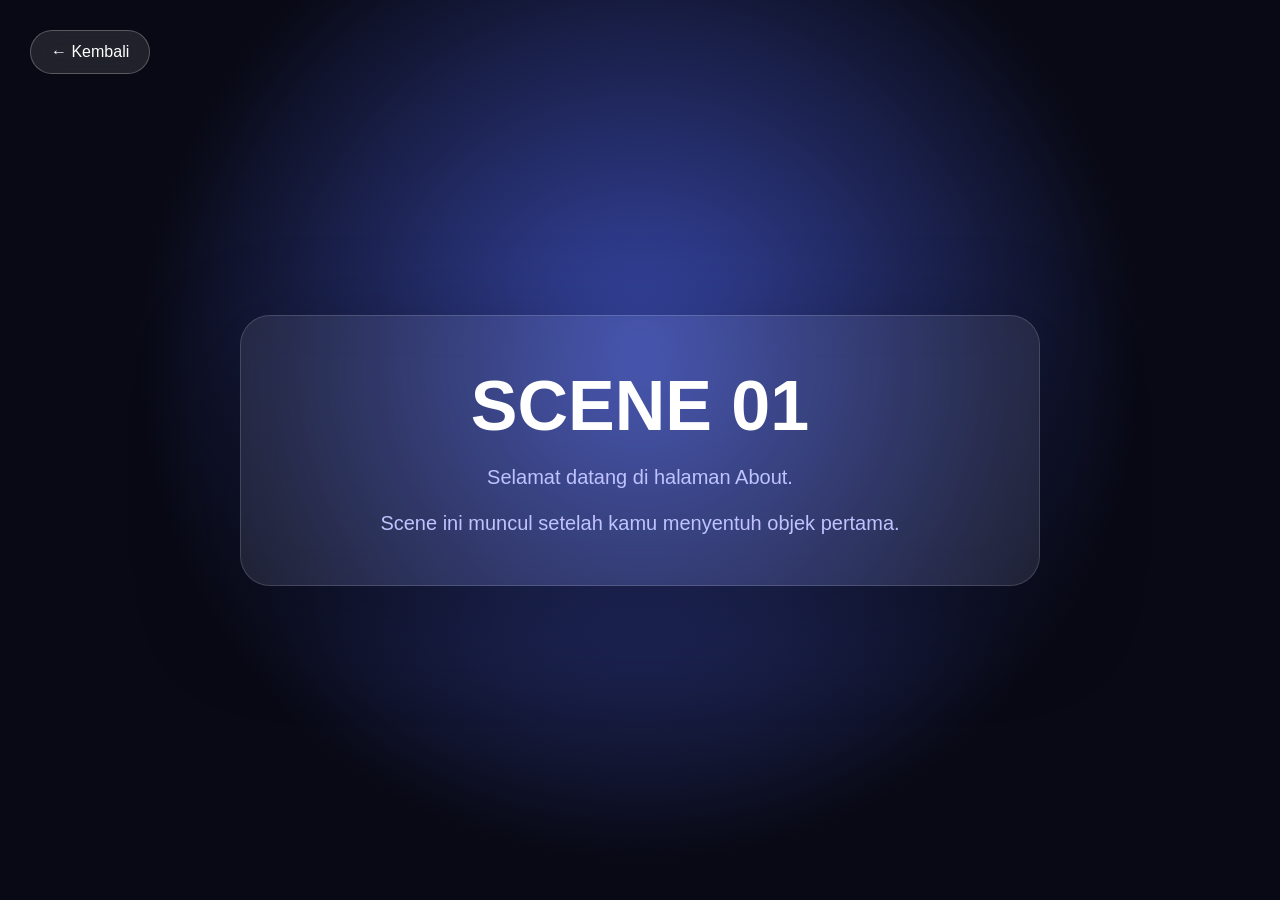
==== about.html @ 5ab645f8 "refactoring code" ====
<!DOCTYPE html>
<html lang="id">

<head>

    <meta charset="UTF-8">

    <meta
        name="viewport"
        content="width=device-width, initial-scale=1.0"
    >

    <title>About - Portal PontMedusa</title>

    <link
        rel="stylesheet"
        href="./css/about.css"
    >

</head>


<body>

<section class="scene page-enter">


    <a
        href="./home.html"
        class="back"
    >
        ← Kembali
    </a>


    <div class="detail-card">

        <h1>
            SCENE 01
        </h1>


        <p>

            Selamat datang di halaman About.

            <br><br>

            Scene ini muncul setelah kamu
            menyentuh objek pertama.

        </p>

    </div>

</section>


<script>

window.addEventListener(
    "load",
    () => {

        requestAnimationFrame(() => {

            document
                .querySelector(".page-enter")
                .classList.add("loaded");

        });

    }
);

</script>

</body>

</html>
---- css/about.css ----
/* =====================================================
   GLOBAL
===================================================== */

* {

    box-sizing: border-box;

    margin: 0;
    padding: 0;

}


html,
body {

    width: 100%;
    height: 100%;

    overflow: hidden;

    font-family:
        Inter,
        Arial,
        sans-serif;

    color: white;

}


/* =====================================================
   PAGE ENTER
===================================================== */

.page-enter {

    opacity: 0;

    transform:
        scale(1.25);

}


.page-enter.loaded {

    opacity: 1;

    transform:
        scale(1);

    transition:

        transform
        1s cubic-bezier(.16, 1, .3, 1),

        opacity
        .8s ease;

}


/* =====================================================
   SCENE
===================================================== */

.scene {

    position: relative;

    width: 100%;
    height: 100vh;

    display: flex;

    justify-content: center;
    align-items: center;

    text-align: center;

    background:

        radial-gradient(
            circle at 50% 40%,
            #3949ab,
            #080914 60%
        );

}


/* =====================================================
   CARD
===================================================== */

.detail-card {

    width: min(800px, 90%);

    padding: 50px;

    border-radius: 30px;

    background:
        rgba(255, 255, 255, .08);

    backdrop-filter:
        blur(20px);

    -webkit-backdrop-filter:
        blur(20px);

    border:
        1px solid
        rgba(255, 255, 255, .15);

    box-shadow:
        0 30px 100px
        rgba(0, 0, 0, .4);

}


.detail-card h1 {

    font-size:
        clamp(35px, 6vw, 70px);

    margin-bottom: 20px;

}


.detail-card p {

    color: #bfc3ff;

    font-size:
        clamp(15px, 2vw, 20px);

}


/* =====================================================
   BACK
===================================================== */

.back {

    position: absolute;

    top: 30px;
    left: 30px;

    z-index: 10;

    padding:
        12px 20px;

    border-radius: 50px;

    border:
        1px solid
        rgba(255, 255, 255, .25);

    background:
        rgba(255, 255, 255, .1);

    color: white;

    text-decoration: none;

    backdrop-filter:
        blur(15px);

    -webkit-backdrop-filter:
        blur(15px);

    transition:
        background .2s ease,
        transform .2s ease;

}


.back:hover {

    background:
        rgba(255, 255, 255, .2);

    transform:
        translateX(-3px);

}


/* =====================================================
   MOBILE
===================================================== */

@media (max-width: 600px) {

    .detail-card {

        width: 90%;

        padding: 30px;

        border-radius: 20px;

    }


    .back {

        top: 20px;
        left: 20px;

        padding:
            10px 16px;

        font-size: 13px;

    }

}
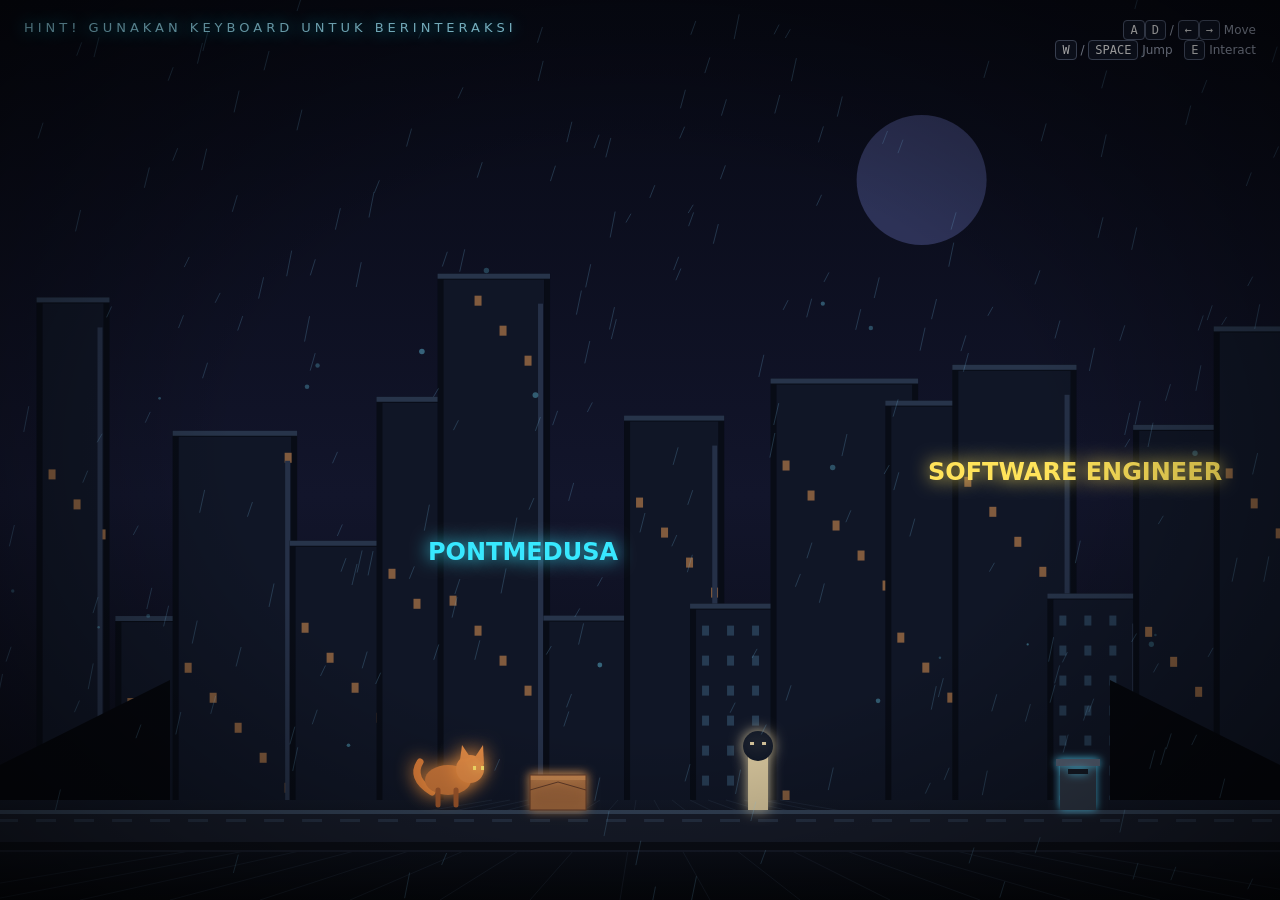
==== commit 370b01dc: "build embedded html" ====
--- a/about.html
+++ b/about.html
@@ -1,80 +1,292 @@
 <!DOCTYPE html>
 <html lang="id">
-
 <head>
-
-    <meta charset="UTF-8">
-
-    <meta
-        name="viewport"
-        content="width=device-width, initial-scale=1.0"
-    >
-
-    <title>About - Portal PontMedusa</title>
-
-    <link
-        rel="stylesheet"
-        href="./css/about.css"
-    >
-
+<meta charset="UTF-8">
+<meta name="viewport" content="width=device-width,initial-scale=1.0">
+<title>PONT MINIGAMES</title>
+<style>
+*{box-sizing:border-box}html,body{margin:0;width:100%;height:100%;overflow:hidden;background:#05070d;color:#fff;font-family:Inter,system-ui,sans-serif}
+body{user-select:none}
+#game{position:relative;width:100vw;height:100vh;overflow:hidden;background:linear-gradient(#080b17 0%,#11132a 52%,#070912 100%)}
+canvas{position:absolute;inset:0;width:100%;height:100%}
+#hud{position:absolute;inset:0;pointer-events:none}
+.brand{position:absolute;left:24px;top:20px;font-size:13px;letter-spacing:4px;text-transform:uppercase;color:#9eeaff;text-shadow:0 0 15px #00d9ff}
+.controls{position:absolute;right:24px;top:20px;text-align:right;font-size:12px;line-height:1.7;color:#aab3c8}
+.controls kbd{padding:2px 6px;border:1px solid #56617b;border-radius:4px;background:#111728;color:#fff}
+#dialog{display:none;position:absolute;left:50%;bottom:7%;transform:translateX(-50%);width:min(720px,90vw);padding:20px 24px;border:1px solid #35d8ff55;border-radius:12px;background:#080d18e8;box-shadow:0 0 40px #00bfff18, inset 0 0 30px #00bfff08;backdrop-filter:blur(8px)}
+#dialog .name{color:#61e6ff;font-weight:700;letter-spacing:2px;font-size:12px;text-transform:uppercase;margin-bottom:8px}
+#dialog .text{font-size:16px;line-height:1.55;color:#e8edf8}
+#prompt{position:absolute;left:50%;bottom:18%;transform:translateX(-50%);padding:8px 13px;border-radius:20px;background:#080d18cc;border:1px solid #ffffff25;color:#dce7f8;font-size:12px;opacity:0;transition:.2s}
+#vignette{position:absolute;inset:0;pointer-events:none;background:radial-gradient(ellipse at center,transparent 45%,#0009 100%)}
+#fade{position:absolute;inset:0;background:#000;opacity:0;pointer-events:none;transition:opacity 1s}
+.mobile{display:none;position:absolute;bottom:24px;left:24px;right:24px;justify-content:space-between;pointer-events:none}
+.mobile button{pointer-events:auto;width:58px;height:58px;border:1px solid #ffffff30;border-radius:50%;background:#0c1322cc;color:white;font-size:22px}
+@media(max-width:700px){.controls{display:none}.mobile{display:flex}.brand{left:14px;top:14px}.dialog{width:94vw}}
+</style>
 </head>
-
-
 <body>
-
-<section class="scene page-enter">
-
-
-    <a
-        href="./home.html"
-        class="back"
-    >
-        ← Kembali
-    </a>
-
-
-    <div class="detail-card">
-
-        <h1>
-            SCENE 01
-        </h1>
-
-
-        <p>
-
-            Selamat datang di halaman About.
-
-            <br><br>
-
-            Scene ini muncul setelah kamu
-            menyentuh objek pertama.
-
-        </p>
-
-    </div>
-
-</section>
-
-
+<div id="game">
+<canvas id="c"></canvas>
+<div id="hud">
+  <div class="brand">Hint! Gunakan keyboard untuk berinteraksi</div>
+  <div class="controls">
+    <kbd>A</kbd><kbd>D</kbd> / <kbd>←</kbd><kbd>→</kbd> Move<br>
+    <kbd>W</kbd> / <kbd>SPACE</kbd> Jump &nbsp; <kbd>E</kbd> Interact
+  </div>
+  <div id="prompt">[ E ] Interact</div>
+  <div id="dialog"><div class="name"></div><div class="text"></div></div>
+</div>
+<div id="vignette"></div><div id="fade"></div>
+<div class="mobile"><div><button id="left">←</button><button id="right">→</button></div><button id="jump">↑</button></div>
+</div>
 <script>
-
-window.addEventListener(
-    "load",
-    () => {
-
-        requestAnimationFrame(() => {
-
-            document
-                .querySelector(".page-enter")
-                .classList.add("loaded");
-
-        });
-
+const canvas=document.getElementById("c"),ctx=canvas.getContext("2d");
+let W=innerWidth,H=innerHeight,D=devicePixelRatio||1;
+function resize(){W=innerWidth;H=innerHeight;canvas.width=W*D;canvas.height=H*D;ctx.setTransform(D,0,0,D,0,0)}
+addEventListener("resize",resize);resize();
+
+const keys={};
+addEventListener("keydown",e=>{keys[e.key.toLowerCase()]=true;if([" ","arrowleft","arrowright"].includes(e.key.toLowerCase()))e.preventDefault();if(e.key.toLowerCase()==="e")interact()});
+addEventListener("keyup",e=>keys[e.key.toLowerCase()]=false);
+
+const world={w:4200,ground:0};
+const cat={x:450,y:0,vx:0,vy:0,w:46,h:30,dir:1,onGround:true,jump:false};
+let camX=0,time=0,shake=0;
+const platforms=[{x:0,y:0,w:4200,h:42}];
+const npcs=[
+{x:760,y:0,name:"Pont-Putih",color:"#d6c59c",text:" 'Halo, Kucing kecil... Apakah kamu tersesat?' "},
+{x:2020,y:0,name:"Pont-Biru",color:"#7fe8ff",text:" 'Celakalah setiap pengumpat lagi pencela.  Yang mengumpulkan harta dan menghitung-hitungnya.  Dia mengira bahwa hartanya itu dapat mengekalkannya.' "},
+{x:3300,y:0,name:"Pont-Merah",color:"#b7a2ff",text:" 'Orang yang kuat bukan mereka yang tidak pernah menangis, namun mereka yang tetap bangkit meski jatuh berkali-kali.'"}
+];
+const signs=[
+{x:430,y:250,text:"PONTMEDUSA",color:"#38e8ff"},{x:930,y:330,text:"SOFTWARE ENGINEER",color:"#ffe35a"},
+{x:1510,y:260,text:"HARDWARE ENGINEER",color:"#ff4c9a"},{x:2350,y:300,text:"NETWORK ENGINEER",color:"#b879ff"},
+{x:3100,y:250,text:"CYBERSECURITY",color:"#55ff9a"}
+];
+// SETTING OBJEK
+const objects=[
+{x:560,y:0,type:"cardboard",name:"Kardus Basah",text:"Kardus ini berisi banyak suku cadang komputer. Sayangnya, sebagian besar rusak terkena hujan. Entah pemiliknya sengaja meninggalkannya, atau hanya sedang mencoba mengubur kembali hobi yang dulu pernah ditinggalkan—meski pada akhirnya selalu kembali."},
+{x:1080,y:0,type:"trash",name:"Tempat sampah",text:"Tak ada yang menarik di sini. Isinya kosong, tapi suara tetesan air hujannya paling terdengar."},
+{x:1380,y:0,type:"billboard",name:"Papan pengumuman",text:"Sebuah papan pengumuman. Di sana tertempel sebuah laporan orang hilang. Namanya Archyourname. Terakhir kali terlihat, ia mengenakan kacamata dan baju hitam, serta membawa tas berwarna putih. Warga diminta segera menghubungi pihak terkait jika menemukan seseorang yang sesuai dengan ciri-ciri pada gambar."},
+{x:1710,y:0,type:"box",name:"Peti kecil",text:"Ada beberapa berkas di dalamnya. Sepertinya sudah lama disimpan—mungkin pemiliknya masih menunggu satu panggilan yang tak kunjung datang."},
+{x:2060,y:0,type:"bicycle",name:"Sepeda",text:"Sepeda tua ini masih bisa digunakan. Rodanya mulai berkarat, tapi masih terus berputar. Mungkin pemiliknya tidak sengaja meninggalkannya di sini—atau mungkin hidup memaksanya berjalan tanpa pilihan lain. "},
+{x:2500,y:0,type:"cardboard",name:"Kardus",text:"Kardus kosong. Sepertinya cukup untuk melindungi dari hujan."},
+{x:2780,y:0,type:"car",name:"Mobil patroli",text:"Mobil tua dengan toa di atap. Lampunya masih menyala redup, seolah masih bertugas, walaupun entah apa yang sebenarnya sedang dicari."},
+{x:3230,y:0,type:"trash",name:"Tong sampah",text:"Banyak kertas berisi kode berserakan di sini. Sepertinya seseorang menjadikan tempat ini sebagai tempat sampah pribadinya. Lucu juga... begitu takut rahasianya terbongkar, tapi membuangnya sembarangan."},
+{x:3500,y:0,type:"bench",name:"Bangku jalan",text:"Jamur dan tumbuhan mulai memenuhi bangku ini. Sudah lama tidak ada yang duduk di sini. Mungkin bangku ini bukan tidak nyaman,hanya saja, tidak pernah ada yang datang."},
+{x:3780,y:0,type:"vending",name:"Mesin penjual otomatis",text:"Mesin ini masih berfungsi sepenuhnya. Sayangnya, harganya dibuat seolah-olah yang dijual bukan mesinnya, melainkan hak untuk hidup."},
+{x:3990,y:0,type:"hydrant",name:"Hidran kebakaran",text:"Hidran merah tua. Tekanan airnya masih terlihat normal. Tapi tampaknya disabotase supaya tidak bisa dipakaiHidran merah tua. Tekanan airnya masih normal, tetapi mekanismenya telah dirusak dengan sengaja. Seseorang tampaknya memastikan hidran ini tidak bisa digunakan."}
+];
+const rain=Array.from({length:240},()=>({x:Math.random()*W,y:Math.random()*H,l:8+Math.random()*18,s:8+Math.random()*13}));
+const buildings=[];
+for(let i=0;i<55;i++)buildings.push({x:i*85+Math.random()*40,w:65+Math.random()*100,h:180+Math.random()*390});
+const particles=Array.from({length:80},()=>({x:Math.random()*4200,y:40+Math.random()*500,r:1+Math.random()*2,a:Math.random()}));
+
+function rect(x,y,w,h,fill){ctx.fillStyle=fill;ctx.fillRect(x,y,w,h)}
+function worldY(y){return H-90-y}
+function drawSky(){
+  let g=ctx.createLinearGradient(0,0,0,H);g.addColorStop(0,"#070914");g.addColorStop(.55,"#12152b");g.addColorStop(1,"#080a12");ctx.fillStyle=g;ctx.fillRect(0,0,W,H);
+  ctx.globalAlpha=.25;ctx.fillStyle="#8e9cff";ctx.beginPath();ctx.arc(W*.72,H*.2,65,0,Math.PI*2);ctx.fill();ctx.globalAlpha=1;
+}
+function drawCity(){
+  // Narrow cyberpunk alley: tall walls close to the street
+  for(const b of buildings){
+    const x=b.x-camX*.18;
+    if(x+b.w<0||x>W)continue;
+    const y=worldY(b.h-20);
+    rect(x,y,b.w,b.h,"#080c16");
+    rect(x+6,y+6,b.w-12,b.h-12,"#101626");
+    rect(x,y,b.w,5,"#27344a");
+    for(let yy=y+22;yy<y+b.h-15;yy+=30)for(let xx=x+12;xx<x+b.w-10;xx+=25){
+      if(((xx*13+yy*7)|0)%5===0)rect(xx,yy,7,10,"#263b52");
+      else if(((xx+yy)|0)%11===0)rect(xx,yy,7,10,"#815b3e");
     }
-);
-
+    // pipes
+    rect(x+b.w-12,y+30,5,b.h-30,"#253047");
+  }
+  // dark perspective walls at both sides
+  ctx.fillStyle="#05070d";
+  ctx.beginPath();ctx.moveTo(0,H-135);ctx.lineTo(170,H-220);ctx.lineTo(170,H);ctx.lineTo(0,H);ctx.fill();
+  ctx.beginPath();ctx.moveTo(W,H-135);ctx.lineTo(W-170,H-220);ctx.lineTo(W-170,H);ctx.lineTo(W,H);ctx.fill();
+  // wet road
+  const road=ctx.createLinearGradient(0,H-100,0,H);road.addColorStop(0,"#121827");road.addColorStop(1,"#05070c");
+  ctx.fillStyle=road;ctx.fillRect(0,H-100,W,100);
+  ctx.globalAlpha=.18;ctx.strokeStyle="#4b607d";
+  for(let x=-100;x<W+100;x+=90){ctx.beginPath();ctx.moveTo(x,H);ctx.lineTo(W/2+(x-W/2)*.2,H-100);ctx.stroke()}
+  ctx.globalAlpha=1;
+}
+function drawPlatforms(){
+  for(const p of platforms){
+    const x=p.x-camX,y=worldY(p.y);
+    if(x+p.w<0||x>W)continue;
+    rect(x,y,p.w,p.h,"#171c2a");
+    rect(x,y,p.w,4,"#334257");
+    if(p.y===0){
+      for(let i=0;i<p.w;i+=38)rect(x+i,y+9,20,3,"#263144");
+      rect(x,y+32,p.w,8,"#0b0e16");
+    }
+  }
+}
+function drawNeon(){
+  ctx.save();
+  ctx.font="bold 24px system-ui";
+  for(const s of signs){
+    const x=s.x-camX,y=worldY(s.y);
+    ctx.shadowBlur=18;ctx.shadowColor=s.color;ctx.fillStyle=s.color;ctx.fillText(s.text,x,y);
+  }
+  ctx.restore();
+}
+function drawObject(o){
+  const x=o.x-camX,y=worldY(o.y);
+  if(x<-80||x>W+80)return;
+  ctx.save();
+  if(o.type==="cardboard"){
+    ctx.shadowBlur=10;ctx.shadowColor="#c78952";
+    rect(x-28,y-35,56,35,"#9a633b");rect(x-28,y-35,56,5,"#c18450");
+    ctx.strokeStyle="#5e3926";ctx.strokeRect(x-28,y-35,56,35);
+    ctx.beginPath();ctx.moveTo(x-28,y-20);ctx.lineTo(x,y-28);ctx.lineTo(x+28,y-20);ctx.stroke();
+  }else if(o.type==="trash"){
+    ctx.shadowBlur=8;ctx.shadowColor="#53d6ff";
+    rect(x-18,y-48,36,48,"#303948");rect(x-22,y-51,44,7,"#596579");
+    ctx.fillStyle="#151b26";ctx.fillRect(x-10,y-41,20,5);
+  }else if(o.type==="billboard"){
+    ctx.shadowBlur=12;ctx.shadowColor="#38e8ff";
+    rect(x-42,y-76,84,55,"#202b3b");rect(x-38,y-71,76,42,"#111a28");
+    ctx.strokeStyle="#53677e";ctx.lineWidth=2;ctx.strokeRect(x-42,y-76,84,55);
+    ctx.fillStyle="#5fe9ff";ctx.fillRect(x-29,y-61,58,4);
+    ctx.fillStyle="#d8e7f7";ctx.fillRect(x-29,y-50,44,3);ctx.fillRect(x-29,y-43,52,3);
+    ctx.fillStyle="#3e4d62";ctx.fillRect(x-4,y-21,8,21);
+  }else if(o.type==="bicycle"){
+    ctx.shadowBlur=10;ctx.shadowColor="#69d7ff";ctx.strokeStyle="#91a8bd";ctx.lineWidth=3;
+    ctx.beginPath();ctx.arc(x-20,y-15,15,0,Math.PI*2);ctx.arc(x+20,y-15,15,0,Math.PI*2);ctx.stroke();
+    ctx.beginPath();ctx.moveTo(x-20,y-15);ctx.lineTo(x-3,y-36);ctx.lineTo(x+8,y-15);ctx.lineTo(x-20,y-15);
+    ctx.moveTo(x-3,y-36);ctx.lineTo(x+20,y-15);ctx.moveTo(x-3,y-36);ctx.lineTo(x+2,y-42);
+    ctx.moveTo(x+8,y-15);ctx.lineTo(x+16,y-31);ctx.stroke();
+  }else if(o.type==="car"){
+    ctx.shadowBlur=14;ctx.shadowColor="#ff4c9a";
+    rect(x-58,y-32,116,25,"#29384a");rect(x-43,y-49,70,20,"#1a2635");
+    ctx.fillStyle="#0b111b";ctx.fillRect(x-35,y-44,24,12);ctx.fillRect(x+5,y-44,24,12);
+    ctx.fillStyle="#ff405f";ctx.fillRect(x-48,y-35,8,5);ctx.fillRect(x+40,y-35,8,5);
+    ctx.fillStyle="#0c1018";ctx.beginPath();ctx.arc(x-37,y-5,10,0,Math.PI*2);ctx.arc(x+37,y-5,10,0,Math.PI*2);ctx.fill();
+    ctx.fillStyle="#8e9fb4";ctx.beginPath();ctx.moveTo(x-10,y-49);ctx.lineTo(x+2,y-49);ctx.lineTo(x+10,y-58);ctx.lineTo(x-18,y-58);ctx.closePath();ctx.fill();
+  }else if(o.type==="bench"){
+    ctx.shadowBlur=8;ctx.shadowColor="#c68b55";
+    rect(x-42,y-38,84,7,"#9b673f");rect(x-42,y-26,84,6,"#7e5235");
+    rect(x-34,y-20,6,20,"#4b5563");rect(x+28,y-20,6,20,"#4b5563");
+  }else if(o.type==="vending"){
+    ctx.shadowBlur=12;ctx.shadowColor="#55ff9a";
+    rect(x-25,y-72,50,72,"#263447");rect(x-20,y-66,40,38,"#0b1720");
+    ctx.fillStyle="#55ff9a";ctx.fillRect(x-15,y-58,30,4);
+    ctx.fillStyle="#8fa4b8";ctx.fillRect(x-15,y-47,25,3);ctx.fillRect(x-15,y-39,18,3);
+    ctx.fillStyle="#f3cf5b";ctx.fillRect(x-13,y-18,8,8);ctx.fillRect(x,y-18,8,8);
+  }else if(o.type==="hydrant"){
+    ctx.shadowBlur=10;ctx.shadowColor="#ff4c5d";
+    rect(x-11,y-43,22,43,"#9b3344");rect(x-18,y-39,36,8,"#b53d50");
+    ctx.fillStyle="#d85b65";ctx.fillRect(x-16,y-54,32,12);
+    ctx.fillStyle="#6d2432";ctx.fillRect(x-28,y-30,17,9);ctx.fillRect(x+11,y-30,17,9);
+  }else{
+    ctx.shadowBlur=10;ctx.shadowColor="#9b82ff";
+    rect(x-25,y-38,50,38,"#515a6b");rect(x-25,y-38,50,5,"#79849a");
+    ctx.strokeStyle="#252b38";ctx.strokeRect(x-25,y-38,50,38);
+  }
+  ctx.restore();
+}
+function drawNPC(n){
+  const x=n.x-camX,y=worldY(n.y);
+  if(x<-60||x>W+60)return;
+  ctx.save();
+  ctx.shadowBlur=14;ctx.shadowColor=n.color;
+  rect(x-10,y-54,20,54,n.color);
+  ctx.fillStyle="#111827";ctx.beginPath();ctx.arc(x,y-64,15,0,Math.PI*2);ctx.fill();
+  ctx.fillStyle=n.color;ctx.fillRect(x-8,y-68,4,3);ctx.fillRect(x+4,y-68,4,3);
+  ctx.restore();
+}
+function drawCat(){
+  const x=cat.x-camX,y=worldY(cat.y+cat.h);
+  ctx.save();ctx.translate(x,y);ctx.scale(cat.dir,1);
+  const moving=Math.abs(cat.vx)>0.4&&cat.onGround, bob=moving?Math.sin(time*.025)*2:0;
+  ctx.translate(0,bob);
+  ctx.shadowBlur=18;ctx.shadowColor="#ff9b42";
+  // tail
+  ctx.strokeStyle="#d77a38";ctx.lineWidth=7;ctx.lineCap="round";
+  ctx.beginPath();ctx.moveTo(-16,12);ctx.quadraticCurveTo(-38,-2,-28,-18);ctx.stroke();
+  // body
+  ctx.fillStyle="#c87539";ctx.beginPath();ctx.ellipse(0,0,23,15,0,0,Math.PI*2);ctx.fill();
+  // head
+  ctx.fillStyle="#e18a45";ctx.beginPath();ctx.arc(22,-11,14,0,Math.PI*2);ctx.fill();
+  // ears
+  ctx.beginPath();ctx.moveTo(12,-20);ctx.lineTo(14,-35);ctx.lineTo(22,-23);ctx.fill();
+  ctx.beginPath();ctx.moveTo(27,-23);ctx.lineTo(35,-35);ctx.lineTo(36,-15);ctx.fill();
+  // eyes
+  ctx.shadowBlur=10;ctx.shadowColor="#ffe46b";ctx.fillStyle="#ffe46b";ctx.fillRect(25,-14,3,4);ctx.fillRect(33,-14,3,4);
+  // legs
+  ctx.shadowBlur=0;ctx.strokeStyle="#9f572c";ctx.lineWidth=5;
+  const step=moving?Math.sin(time*.025)*5:0;
+  ctx.beginPath();ctx.moveTo(-10,10);ctx.lineTo(-10-step,25);ctx.moveTo(8,10);ctx.lineTo(8+step,25);ctx.stroke();
+  ctx.restore();
+}
+function drawParticles(){
+  ctx.save();
+  for(const p of particles){
+    const x=p.x-camX*.7,y=worldY(p.y);
+    if(x<0||x>W)continue;
+    ctx.globalAlpha=.15+p.a*.25;ctx.fillStyle="#72dfff";ctx.beginPath();ctx.arc(x,y,p.r,0,Math.PI*2);ctx.fill();
+  }ctx.restore();
+}
+function drawRain(){
+  ctx.save();ctx.strokeStyle="#83cfff33";ctx.lineWidth=1;
+  for(const r of rain){r.y+=r.s;if(r.y>H)r.y=-r.l; r.x-=.7; if(r.x<0)r.x=W;
+    ctx.beginPath();ctx.moveTo(r.x,r.y);ctx.lineTo(r.x-5,r.y+r.l);ctx.stroke();}
+  ctx.restore();
+}
+function collision(){
+  cat.onGround=false;
+  for(const p of platforms){
+    if(cat.x+cat.w/2>p.x&&cat.x-cat.w/2<p.x+p.w){
+      const bottom=cat.y;
+      if(cat.vy<=0&&bottom>=p.y-8&&bottom<=p.y+18){cat.y=p.y;cat.vy=0;cat.onGround=true}
+    }
+  }
+}
+function update(){
+  const left=keys.a||keys.arrowleft,right=keys.d||keys.arrowright;
+  if(left){cat.vx-=.55;cat.dir=-1} if(right){cat.vx+=.55;cat.dir=1}
+  if(!left&&!right)cat.vx*=.78;
+  cat.vx=Math.max(-5,Math.min(5,cat.vx));
+  if((keys[" "]||keys.w||keys.arrowup)&&cat.onGround&&!cat.jump){cat.vy=10;cat.onGround=false;cat.jump=true}
+  if(!(keys[" "]||keys.w||keys.arrowup))cat.jump=false;
+  cat.vy-=.48;cat.y+=cat.vy;cat.x+=cat.vx;
+  cat.x=Math.max(25,Math.min(world.w-25,cat.x));
+  collision();
+  camX+=(cat.x-W*.35-camX)*.08;camX=Math.max(0,Math.min(world.w-W,camX));
+  time++;
+}
+function nearestInteractive(){
+  let best=null,dist=999;
+  for(const n of npcs){let d=Math.abs(cat.x-n.x);if(d<dist&&d<90){best=n;dist=d}}
+  for(const o of objects){let d=Math.abs(cat.x-o.x);if(d<dist&&d<105){best=o;dist=d}}
+  return best;
+}
+function interact(){
+  const n=nearestInteractive();
+  if(!n)return;
+  const d=document.getElementById("dialog");d.style.display="block";
+  d.querySelector(".name").textContent=n.name;
+  d.querySelector(".text").textContent=n.text;
+  setTimeout(()=>d.style.display="none",4000);
+}
+function render(){
+  drawSky();drawCity();drawParticles();drawPlatforms();drawNeon();objects.forEach(drawObject);npcs.forEach(drawNPC);drawCat();drawRain();
+  const n=nearestInteractive();document.getElementById("prompt").textContent=n?"[ E ] "+n.name:"";document.getElementById("prompt").style.opacity=n?"1":"0";
+}
+function loop(){update();render();requestAnimationFrame(loop)}loop();
+
+function hold(btn,key){btn.onpointerdown=()=>keys[key]=true;btn.onpointerup=btn.onpointercancel=()=>keys[key]=false}
+hold(document.getElementById("left"),"a");hold(document.getElementById("right"),"d");
+document.getElementById("jump").onpointerdown=()=>{keys[" "]=true};document.getElementById("jump").onpointerup=()=>{keys[" "]=false};
+
+let last=performance.now();
+setInterval(()=>{ if(Math.abs(cat.vx)>4) document.title="PONT MINIGAMES"; else document.title="ABOUT"; },500);
 </script>
-
 </body>
-
 </html>
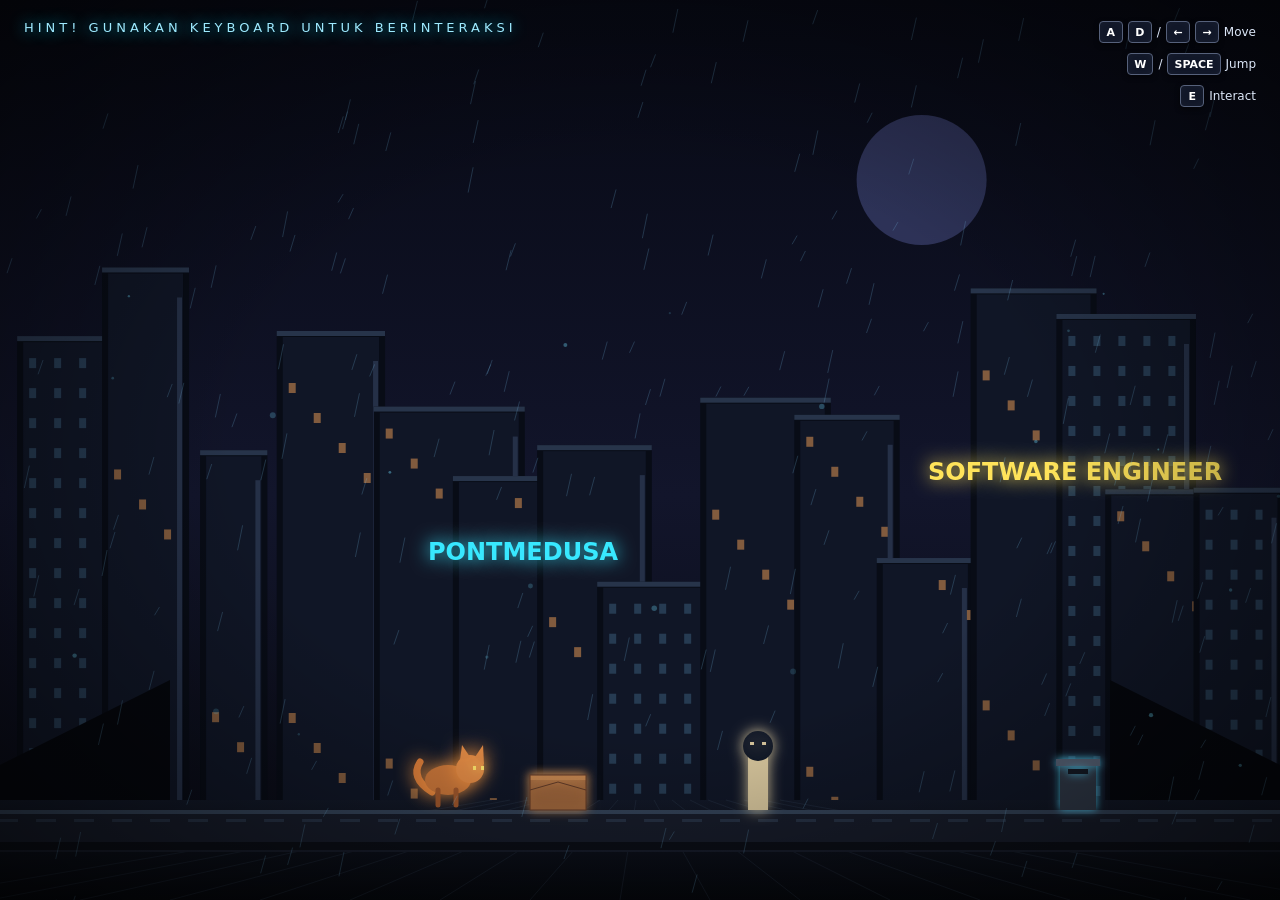
==== commit a242fa4a: "semua" ====
--- a/about.html
+++ b/about.html
@@ -1,292 +1,156 @@
 <!DOCTYPE html>
 <html lang="id">
+
 <head>
-<meta charset="UTF-8">
-<meta name="viewport" content="width=device-width,initial-scale=1.0">
-<title>PONT MINIGAMES</title>
-<style>
-*{box-sizing:border-box}html,body{margin:0;width:100%;height:100%;overflow:hidden;background:#05070d;color:#fff;font-family:Inter,system-ui,sans-serif}
-body{user-select:none}
-#game{position:relative;width:100vw;height:100vh;overflow:hidden;background:linear-gradient(#080b17 0%,#11132a 52%,#070912 100%)}
-canvas{position:absolute;inset:0;width:100%;height:100%}
-#hud{position:absolute;inset:0;pointer-events:none}
-.brand{position:absolute;left:24px;top:20px;font-size:13px;letter-spacing:4px;text-transform:uppercase;color:#9eeaff;text-shadow:0 0 15px #00d9ff}
-.controls{position:absolute;right:24px;top:20px;text-align:right;font-size:12px;line-height:1.7;color:#aab3c8}
-.controls kbd{padding:2px 6px;border:1px solid #56617b;border-radius:4px;background:#111728;color:#fff}
-#dialog{display:none;position:absolute;left:50%;bottom:7%;transform:translateX(-50%);width:min(720px,90vw);padding:20px 24px;border:1px solid #35d8ff55;border-radius:12px;background:#080d18e8;box-shadow:0 0 40px #00bfff18, inset 0 0 30px #00bfff08;backdrop-filter:blur(8px)}
-#dialog .name{color:#61e6ff;font-weight:700;letter-spacing:2px;font-size:12px;text-transform:uppercase;margin-bottom:8px}
-#dialog .text{font-size:16px;line-height:1.55;color:#e8edf8}
-#prompt{position:absolute;left:50%;bottom:18%;transform:translateX(-50%);padding:8px 13px;border-radius:20px;background:#080d18cc;border:1px solid #ffffff25;color:#dce7f8;font-size:12px;opacity:0;transition:.2s}
-#vignette{position:absolute;inset:0;pointer-events:none;background:radial-gradient(ellipse at center,transparent 45%,#0009 100%)}
-#fade{position:absolute;inset:0;background:#000;opacity:0;pointer-events:none;transition:opacity 1s}
-.mobile{display:none;position:absolute;bottom:24px;left:24px;right:24px;justify-content:space-between;pointer-events:none}
-.mobile button{pointer-events:auto;width:58px;height:58px;border:1px solid #ffffff30;border-radius:50%;background:#0c1322cc;color:white;font-size:22px}
-@media(max-width:700px){.controls{display:none}.mobile{display:flex}.brand{left:14px;top:14px}.dialog{width:94vw}}
-</style>
+
+    <meta charset="UTF-8">
+
+    <meta
+        name="viewport"
+        content="width=device-width, initial-scale=1.0"
+    >
+
+    <title>PONT MINIGAMES</title>
+
+    <link
+        rel="stylesheet"
+        href="css/about.css"
+    >
+
 </head>
+
+
 <body>
-<div id="game">
-<canvas id="c"></canvas>
-<div id="hud">
-  <div class="brand">Hint! Gunakan keyboard untuk berinteraksi</div>
-  <div class="controls">
-    <kbd>A</kbd><kbd>D</kbd> / <kbd>←</kbd><kbd>→</kbd> Move<br>
-    <kbd>W</kbd> / <kbd>SPACE</kbd> Jump &nbsp; <kbd>E</kbd> Interact
-  </div>
-  <div id="prompt">[ E ] Interact</div>
-  <div id="dialog"><div class="name"></div><div class="text"></div></div>
-</div>
-<div id="vignette"></div><div id="fade"></div>
-<div class="mobile"><div><button id="left">←</button><button id="right">→</button></div><button id="jump">↑</button></div>
-</div>
-<script>
-const canvas=document.getElementById("c"),ctx=canvas.getContext("2d");
-let W=innerWidth,H=innerHeight,D=devicePixelRatio||1;
-function resize(){W=innerWidth;H=innerHeight;canvas.width=W*D;canvas.height=H*D;ctx.setTransform(D,0,0,D,0,0)}
-addEventListener("resize",resize);resize();
 
-const keys={};
-addEventListener("keydown",e=>{keys[e.key.toLowerCase()]=true;if([" ","arrowleft","arrowright"].includes(e.key.toLowerCase()))e.preventDefault();if(e.key.toLowerCase()==="e")interact()});
-addEventListener("keyup",e=>keys[e.key.toLowerCase()]=false);
+    <div id="game">
 
-const world={w:4200,ground:0};
-const cat={x:450,y:0,vx:0,vy:0,w:46,h:30,dir:1,onGround:true,jump:false};
-let camX=0,time=0,shake=0;
-const platforms=[{x:0,y:0,w:4200,h:42}];
-const npcs=[
-{x:760,y:0,name:"Pont-Putih",color:"#d6c59c",text:" 'Halo, Kucing kecil... Apakah kamu tersesat?' "},
-{x:2020,y:0,name:"Pont-Biru",color:"#7fe8ff",text:" 'Celakalah setiap pengumpat lagi pencela.  Yang mengumpulkan harta dan menghitung-hitungnya.  Dia mengira bahwa hartanya itu dapat mengekalkannya.' "},
-{x:3300,y:0,name:"Pont-Merah",color:"#b7a2ff",text:" 'Orang yang kuat bukan mereka yang tidak pernah menangis, namun mereka yang tetap bangkit meski jatuh berkali-kali.'"}
-];
-const signs=[
-{x:430,y:250,text:"PONTMEDUSA",color:"#38e8ff"},{x:930,y:330,text:"SOFTWARE ENGINEER",color:"#ffe35a"},
-{x:1510,y:260,text:"HARDWARE ENGINEER",color:"#ff4c9a"},{x:2350,y:300,text:"NETWORK ENGINEER",color:"#b879ff"},
-{x:3100,y:250,text:"CYBERSECURITY",color:"#55ff9a"}
-];
-// SETTING OBJEK
-const objects=[
-{x:560,y:0,type:"cardboard",name:"Kardus Basah",text:"Kardus ini berisi banyak suku cadang komputer. Sayangnya, sebagian besar rusak terkena hujan. Entah pemiliknya sengaja meninggalkannya, atau hanya sedang mencoba mengubur kembali hobi yang dulu pernah ditinggalkan—meski pada akhirnya selalu kembali."},
-{x:1080,y:0,type:"trash",name:"Tempat sampah",text:"Tak ada yang menarik di sini. Isinya kosong, tapi suara tetesan air hujannya paling terdengar."},
-{x:1380,y:0,type:"billboard",name:"Papan pengumuman",text:"Sebuah papan pengumuman. Di sana tertempel sebuah laporan orang hilang. Namanya Archyourname. Terakhir kali terlihat, ia mengenakan kacamata dan baju hitam, serta membawa tas berwarna putih. Warga diminta segera menghubungi pihak terkait jika menemukan seseorang yang sesuai dengan ciri-ciri pada gambar."},
-{x:1710,y:0,type:"box",name:"Peti kecil",text:"Ada beberapa berkas di dalamnya. Sepertinya sudah lama disimpan—mungkin pemiliknya masih menunggu satu panggilan yang tak kunjung datang."},
-{x:2060,y:0,type:"bicycle",name:"Sepeda",text:"Sepeda tua ini masih bisa digunakan. Rodanya mulai berkarat, tapi masih terus berputar. Mungkin pemiliknya tidak sengaja meninggalkannya di sini—atau mungkin hidup memaksanya berjalan tanpa pilihan lain. "},
-{x:2500,y:0,type:"cardboard",name:"Kardus",text:"Kardus kosong. Sepertinya cukup untuk melindungi dari hujan."},
-{x:2780,y:0,type:"car",name:"Mobil patroli",text:"Mobil tua dengan toa di atap. Lampunya masih menyala redup, seolah masih bertugas, walaupun entah apa yang sebenarnya sedang dicari."},
-{x:3230,y:0,type:"trash",name:"Tong sampah",text:"Banyak kertas berisi kode berserakan di sini. Sepertinya seseorang menjadikan tempat ini sebagai tempat sampah pribadinya. Lucu juga... begitu takut rahasianya terbongkar, tapi membuangnya sembarangan."},
-{x:3500,y:0,type:"bench",name:"Bangku jalan",text:"Jamur dan tumbuhan mulai memenuhi bangku ini. Sudah lama tidak ada yang duduk di sini. Mungkin bangku ini bukan tidak nyaman,hanya saja, tidak pernah ada yang datang."},
-{x:3780,y:0,type:"vending",name:"Mesin penjual otomatis",text:"Mesin ini masih berfungsi sepenuhnya. Sayangnya, harganya dibuat seolah-olah yang dijual bukan mesinnya, melainkan hak untuk hidup."},
-{x:3990,y:0,type:"hydrant",name:"Hidran kebakaran",text:"Hidran merah tua. Tekanan airnya masih terlihat normal. Tapi tampaknya disabotase supaya tidak bisa dipakaiHidran merah tua. Tekanan airnya masih normal, tetapi mekanismenya telah dirusak dengan sengaja. Seseorang tampaknya memastikan hidran ini tidak bisa digunakan."}
-];
-const rain=Array.from({length:240},()=>({x:Math.random()*W,y:Math.random()*H,l:8+Math.random()*18,s:8+Math.random()*13}));
-const buildings=[];
-for(let i=0;i<55;i++)buildings.push({x:i*85+Math.random()*40,w:65+Math.random()*100,h:180+Math.random()*390});
-const particles=Array.from({length:80},()=>({x:Math.random()*4200,y:40+Math.random()*500,r:1+Math.random()*2,a:Math.random()}));
+        <!-- ================================
+             CANVAS
+        ================================= -->
 
-function rect(x,y,w,h,fill){ctx.fillStyle=fill;ctx.fillRect(x,y,w,h)}
-function worldY(y){return H-90-y}
-function drawSky(){
-  let g=ctx.createLinearGradient(0,0,0,H);g.addColorStop(0,"#070914");g.addColorStop(.55,"#12152b");g.addColorStop(1,"#080a12");ctx.fillStyle=g;ctx.fillRect(0,0,W,H);
-  ctx.globalAlpha=.25;ctx.fillStyle="#8e9cff";ctx.beginPath();ctx.arc(W*.72,H*.2,65,0,Math.PI*2);ctx.fill();ctx.globalAlpha=1;
-}
-function drawCity(){
-  // Narrow cyberpunk alley: tall walls close to the street
-  for(const b of buildings){
-    const x=b.x-camX*.18;
-    if(x+b.w<0||x>W)continue;
-    const y=worldY(b.h-20);
-    rect(x,y,b.w,b.h,"#080c16");
-    rect(x+6,y+6,b.w-12,b.h-12,"#101626");
-    rect(x,y,b.w,5,"#27344a");
-    for(let yy=y+22;yy<y+b.h-15;yy+=30)for(let xx=x+12;xx<x+b.w-10;xx+=25){
-      if(((xx*13+yy*7)|0)%5===0)rect(xx,yy,7,10,"#263b52");
-      else if(((xx+yy)|0)%11===0)rect(xx,yy,7,10,"#815b3e");
-    }
-    // pipes
-    rect(x+b.w-12,y+30,5,b.h-30,"#253047");
-  }
-  // dark perspective walls at both sides
-  ctx.fillStyle="#05070d";
-  ctx.beginPath();ctx.moveTo(0,H-135);ctx.lineTo(170,H-220);ctx.lineTo(170,H);ctx.lineTo(0,H);ctx.fill();
-  ctx.beginPath();ctx.moveTo(W,H-135);ctx.lineTo(W-170,H-220);ctx.lineTo(W-170,H);ctx.lineTo(W,H);ctx.fill();
-  // wet road
-  const road=ctx.createLinearGradient(0,H-100,0,H);road.addColorStop(0,"#121827");road.addColorStop(1,"#05070c");
-  ctx.fillStyle=road;ctx.fillRect(0,H-100,W,100);
-  ctx.globalAlpha=.18;ctx.strokeStyle="#4b607d";
-  for(let x=-100;x<W+100;x+=90){ctx.beginPath();ctx.moveTo(x,H);ctx.lineTo(W/2+(x-W/2)*.2,H-100);ctx.stroke()}
-  ctx.globalAlpha=1;
-}
-function drawPlatforms(){
-  for(const p of platforms){
-    const x=p.x-camX,y=worldY(p.y);
-    if(x+p.w<0||x>W)continue;
-    rect(x,y,p.w,p.h,"#171c2a");
-    rect(x,y,p.w,4,"#334257");
-    if(p.y===0){
-      for(let i=0;i<p.w;i+=38)rect(x+i,y+9,20,3,"#263144");
-      rect(x,y+32,p.w,8,"#0b0e16");
-    }
-  }
-}
-function drawNeon(){
-  ctx.save();
-  ctx.font="bold 24px system-ui";
-  for(const s of signs){
-    const x=s.x-camX,y=worldY(s.y);
-    ctx.shadowBlur=18;ctx.shadowColor=s.color;ctx.fillStyle=s.color;ctx.fillText(s.text,x,y);
-  }
-  ctx.restore();
-}
-function drawObject(o){
-  const x=o.x-camX,y=worldY(o.y);
-  if(x<-80||x>W+80)return;
-  ctx.save();
-  if(o.type==="cardboard"){
-    ctx.shadowBlur=10;ctx.shadowColor="#c78952";
-    rect(x-28,y-35,56,35,"#9a633b");rect(x-28,y-35,56,5,"#c18450");
-    ctx.strokeStyle="#5e3926";ctx.strokeRect(x-28,y-35,56,35);
-    ctx.beginPath();ctx.moveTo(x-28,y-20);ctx.lineTo(x,y-28);ctx.lineTo(x+28,y-20);ctx.stroke();
-  }else if(o.type==="trash"){
-    ctx.shadowBlur=8;ctx.shadowColor="#53d6ff";
-    rect(x-18,y-48,36,48,"#303948");rect(x-22,y-51,44,7,"#596579");
-    ctx.fillStyle="#151b26";ctx.fillRect(x-10,y-41,20,5);
-  }else if(o.type==="billboard"){
-    ctx.shadowBlur=12;ctx.shadowColor="#38e8ff";
-    rect(x-42,y-76,84,55,"#202b3b");rect(x-38,y-71,76,42,"#111a28");
-    ctx.strokeStyle="#53677e";ctx.lineWidth=2;ctx.strokeRect(x-42,y-76,84,55);
-    ctx.fillStyle="#5fe9ff";ctx.fillRect(x-29,y-61,58,4);
-    ctx.fillStyle="#d8e7f7";ctx.fillRect(x-29,y-50,44,3);ctx.fillRect(x-29,y-43,52,3);
-    ctx.fillStyle="#3e4d62";ctx.fillRect(x-4,y-21,8,21);
-  }else if(o.type==="bicycle"){
-    ctx.shadowBlur=10;ctx.shadowColor="#69d7ff";ctx.strokeStyle="#91a8bd";ctx.lineWidth=3;
-    ctx.beginPath();ctx.arc(x-20,y-15,15,0,Math.PI*2);ctx.arc(x+20,y-15,15,0,Math.PI*2);ctx.stroke();
-    ctx.beginPath();ctx.moveTo(x-20,y-15);ctx.lineTo(x-3,y-36);ctx.lineTo(x+8,y-15);ctx.lineTo(x-20,y-15);
-    ctx.moveTo(x-3,y-36);ctx.lineTo(x+20,y-15);ctx.moveTo(x-3,y-36);ctx.lineTo(x+2,y-42);
-    ctx.moveTo(x+8,y-15);ctx.lineTo(x+16,y-31);ctx.stroke();
-  }else if(o.type==="car"){
-    ctx.shadowBlur=14;ctx.shadowColor="#ff4c9a";
-    rect(x-58,y-32,116,25,"#29384a");rect(x-43,y-49,70,20,"#1a2635");
-    ctx.fillStyle="#0b111b";ctx.fillRect(x-35,y-44,24,12);ctx.fillRect(x+5,y-44,24,12);
-    ctx.fillStyle="#ff405f";ctx.fillRect(x-48,y-35,8,5);ctx.fillRect(x+40,y-35,8,5);
-    ctx.fillStyle="#0c1018";ctx.beginPath();ctx.arc(x-37,y-5,10,0,Math.PI*2);ctx.arc(x+37,y-5,10,0,Math.PI*2);ctx.fill();
-    ctx.fillStyle="#8e9fb4";ctx.beginPath();ctx.moveTo(x-10,y-49);ctx.lineTo(x+2,y-49);ctx.lineTo(x+10,y-58);ctx.lineTo(x-18,y-58);ctx.closePath();ctx.fill();
-  }else if(o.type==="bench"){
-    ctx.shadowBlur=8;ctx.shadowColor="#c68b55";
-    rect(x-42,y-38,84,7,"#9b673f");rect(x-42,y-26,84,6,"#7e5235");
-    rect(x-34,y-20,6,20,"#4b5563");rect(x+28,y-20,6,20,"#4b5563");
-  }else if(o.type==="vending"){
-    ctx.shadowBlur=12;ctx.shadowColor="#55ff9a";
-    rect(x-25,y-72,50,72,"#263447");rect(x-20,y-66,40,38,"#0b1720");
-    ctx.fillStyle="#55ff9a";ctx.fillRect(x-15,y-58,30,4);
-    ctx.fillStyle="#8fa4b8";ctx.fillRect(x-15,y-47,25,3);ctx.fillRect(x-15,y-39,18,3);
-    ctx.fillStyle="#f3cf5b";ctx.fillRect(x-13,y-18,8,8);ctx.fillRect(x,y-18,8,8);
-  }else if(o.type==="hydrant"){
-    ctx.shadowBlur=10;ctx.shadowColor="#ff4c5d";
-    rect(x-11,y-43,22,43,"#9b3344");rect(x-18,y-39,36,8,"#b53d50");
-    ctx.fillStyle="#d85b65";ctx.fillRect(x-16,y-54,32,12);
-    ctx.fillStyle="#6d2432";ctx.fillRect(x-28,y-30,17,9);ctx.fillRect(x+11,y-30,17,9);
-  }else{
-    ctx.shadowBlur=10;ctx.shadowColor="#9b82ff";
-    rect(x-25,y-38,50,38,"#515a6b");rect(x-25,y-38,50,5,"#79849a");
-    ctx.strokeStyle="#252b38";ctx.strokeRect(x-25,y-38,50,38);
-  }
-  ctx.restore();
-}
-function drawNPC(n){
-  const x=n.x-camX,y=worldY(n.y);
-  if(x<-60||x>W+60)return;
-  ctx.save();
-  ctx.shadowBlur=14;ctx.shadowColor=n.color;
-  rect(x-10,y-54,20,54,n.color);
-  ctx.fillStyle="#111827";ctx.beginPath();ctx.arc(x,y-64,15,0,Math.PI*2);ctx.fill();
-  ctx.fillStyle=n.color;ctx.fillRect(x-8,y-68,4,3);ctx.fillRect(x+4,y-68,4,3);
-  ctx.restore();
-}
-function drawCat(){
-  const x=cat.x-camX,y=worldY(cat.y+cat.h);
-  ctx.save();ctx.translate(x,y);ctx.scale(cat.dir,1);
-  const moving=Math.abs(cat.vx)>0.4&&cat.onGround, bob=moving?Math.sin(time*.025)*2:0;
-  ctx.translate(0,bob);
-  ctx.shadowBlur=18;ctx.shadowColor="#ff9b42";
-  // tail
-  ctx.strokeStyle="#d77a38";ctx.lineWidth=7;ctx.lineCap="round";
-  ctx.beginPath();ctx.moveTo(-16,12);ctx.quadraticCurveTo(-38,-2,-28,-18);ctx.stroke();
-  // body
-  ctx.fillStyle="#c87539";ctx.beginPath();ctx.ellipse(0,0,23,15,0,0,Math.PI*2);ctx.fill();
-  // head
-  ctx.fillStyle="#e18a45";ctx.beginPath();ctx.arc(22,-11,14,0,Math.PI*2);ctx.fill();
-  // ears
-  ctx.beginPath();ctx.moveTo(12,-20);ctx.lineTo(14,-35);ctx.lineTo(22,-23);ctx.fill();
-  ctx.beginPath();ctx.moveTo(27,-23);ctx.lineTo(35,-35);ctx.lineTo(36,-15);ctx.fill();
-  // eyes
-  ctx.shadowBlur=10;ctx.shadowColor="#ffe46b";ctx.fillStyle="#ffe46b";ctx.fillRect(25,-14,3,4);ctx.fillRect(33,-14,3,4);
-  // legs
-  ctx.shadowBlur=0;ctx.strokeStyle="#9f572c";ctx.lineWidth=5;
-  const step=moving?Math.sin(time*.025)*5:0;
-  ctx.beginPath();ctx.moveTo(-10,10);ctx.lineTo(-10-step,25);ctx.moveTo(8,10);ctx.lineTo(8+step,25);ctx.stroke();
-  ctx.restore();
-}
-function drawParticles(){
-  ctx.save();
-  for(const p of particles){
-    const x=p.x-camX*.7,y=worldY(p.y);
-    if(x<0||x>W)continue;
-    ctx.globalAlpha=.15+p.a*.25;ctx.fillStyle="#72dfff";ctx.beginPath();ctx.arc(x,y,p.r,0,Math.PI*2);ctx.fill();
-  }ctx.restore();
-}
-function drawRain(){
-  ctx.save();ctx.strokeStyle="#83cfff33";ctx.lineWidth=1;
-  for(const r of rain){r.y+=r.s;if(r.y>H)r.y=-r.l; r.x-=.7; if(r.x<0)r.x=W;
-    ctx.beginPath();ctx.moveTo(r.x,r.y);ctx.lineTo(r.x-5,r.y+r.l);ctx.stroke();}
-  ctx.restore();
-}
-function collision(){
-  cat.onGround=false;
-  for(const p of platforms){
-    if(cat.x+cat.w/2>p.x&&cat.x-cat.w/2<p.x+p.w){
-      const bottom=cat.y;
-      if(cat.vy<=0&&bottom>=p.y-8&&bottom<=p.y+18){cat.y=p.y;cat.vy=0;cat.onGround=true}
-    }
-  }
-}
-function update(){
-  const left=keys.a||keys.arrowleft,right=keys.d||keys.arrowright;
-  if(left){cat.vx-=.55;cat.dir=-1} if(right){cat.vx+=.55;cat.dir=1}
-  if(!left&&!right)cat.vx*=.78;
-  cat.vx=Math.max(-5,Math.min(5,cat.vx));
-  if((keys[" "]||keys.w||keys.arrowup)&&cat.onGround&&!cat.jump){cat.vy=10;cat.onGround=false;cat.jump=true}
-  if(!(keys[" "]||keys.w||keys.arrowup))cat.jump=false;
-  cat.vy-=.48;cat.y+=cat.vy;cat.x+=cat.vx;
-  cat.x=Math.max(25,Math.min(world.w-25,cat.x));
-  collision();
-  camX+=(cat.x-W*.35-camX)*.08;camX=Math.max(0,Math.min(world.w-W,camX));
-  time++;
-}
-function nearestInteractive(){
-  let best=null,dist=999;
-  for(const n of npcs){let d=Math.abs(cat.x-n.x);if(d<dist&&d<90){best=n;dist=d}}
-  for(const o of objects){let d=Math.abs(cat.x-o.x);if(d<dist&&d<105){best=o;dist=d}}
-  return best;
-}
-function interact(){
-  const n=nearestInteractive();
-  if(!n)return;
-  const d=document.getElementById("dialog");d.style.display="block";
-  d.querySelector(".name").textContent=n.name;
-  d.querySelector(".text").textContent=n.text;
-  setTimeout(()=>d.style.display="none",4000);
-}
-function render(){
-  drawSky();drawCity();drawParticles();drawPlatforms();drawNeon();objects.forEach(drawObject);npcs.forEach(drawNPC);drawCat();drawRain();
-  const n=nearestInteractive();document.getElementById("prompt").textContent=n?"[ E ] "+n.name:"";document.getElementById("prompt").style.opacity=n?"1":"0";
-}
-function loop(){update();render();requestAnimationFrame(loop)}loop();
+        <canvas id="c"></canvas>
 
-function hold(btn,key){btn.onpointerdown=()=>keys[key]=true;btn.onpointerup=btn.onpointercancel=()=>keys[key]=false}
-hold(document.getElementById("left"),"a");hold(document.getElementById("right"),"d");
-document.getElementById("jump").onpointerdown=()=>{keys[" "]=true};document.getElementById("jump").onpointerup=()=>{keys[" "]=false};
 
-let last=performance.now();
-setInterval(()=>{ if(Math.abs(cat.vx)>4) document.title="PONT MINIGAMES"; else document.title="ABOUT"; },500);
-</script>
+        <!-- ================================
+             HUD
+        ================================= -->
+
+        <div id="hud">
+
+            <!-- BRAND / HINT -->
+
+            <div class="brand">
+                Hint! Gunakan keyboard untuk berinteraksi
+            </div>
+
+
+            <!-- ============================
+                 CONTROLS
+            ============================= -->
+
+            <div class="controls">
+
+                <div>
+                    <kbd>A</kbd>
+                    <kbd>D</kbd>
+                    /
+                    <kbd>←</kbd>
+                    <kbd>→</kbd>
+                    Move
+                </div>
+
+
+                <div>
+                    <kbd>W</kbd>
+                    /
+                    <kbd>SPACE</kbd>
+                    Jump
+                </div>
+
+
+                <div>
+                    <kbd>E</kbd>
+                    Interact
+                </div>
+
+            </div>
+
+
+            <!-- ============================
+                 INTERACTION PROMPT
+            ============================= -->
+
+            <div id="prompt">
+                [ E ] Interact
+            </div>
+
+
+            <!-- ============================
+                 DIALOG
+            ============================= -->
+
+            <div id="dialog">
+
+                <div class="name"></div>
+
+                <div class="text"></div>
+
+            </div>
+
+        </div>
+
+
+        <!-- ================================
+             SCREEN EFFECTS
+        ================================= -->
+
+        <div id="vignette"></div>
+
+        <div id="fade"></div>
+
+
+        <!-- ================================
+            MOBILE CONTROLS
+        ================================ -->
+
+        <div class="mobile">
+
+            <!-- MOVEMENT -->
+
+            <div class="movement">
+
+                <button id="left">
+                    ←
+                </button>
+
+                <button id="right">
+                    →
+                </button>
+
+            </div>
+
+
+            <!-- ACTION -->
+
+            <div class="actions">
+
+                <button id="jump">
+                    ↑
+                </button>
+
+                <button id="interact">
+                    E
+                </button>
+
+            </div>
+
+        </div>
+    <!-- ================================
+         JAVASCRIPT
+    ================================= -->
+
+    <script src="js/about.js"></script>
+
 </body>
+
 </html>
--- a/css/about.css
+++ b/css/about.css
@@ -0,0 +1,557 @@
+/* =========================================
+   GLOBAL
+========================================= */
+
+*{
+    box-sizing:border-box;
+}
+
+html,
+body{
+    margin:0;
+    width:100%;
+    height:100%;
+    overflow:hidden;
+
+    background:#05070d;
+    color:#fff;
+
+    font-family:Inter,system-ui,sans-serif;
+}
+
+body{
+    user-select:none;
+}
+
+
+/* =========================================
+   GAME
+========================================= */
+
+#game{
+    position:relative;
+
+    width:100vw;
+    height:100vh;
+
+    overflow:hidden;
+
+    background:linear-gradient(
+        #080b17 0%,
+        #11132a 52%,
+        #070912 100%
+    );
+}
+
+
+/* =========================================
+   CANVAS
+========================================= */
+
+canvas{
+    position:absolute;
+
+    inset:0;
+
+    width:100%;
+    height:100%;
+}
+
+
+/* =========================================
+   HUD
+========================================= */
+
+#hud{
+    position:absolute;
+
+    inset:0;
+
+    pointer-events:none;
+
+    z-index:10;
+}
+
+
+/* =========================================
+   BRAND
+========================================= */
+
+.brand{
+    position:absolute;
+
+    left:24px;
+    top:20px;
+
+    font-size:13px;
+
+    letter-spacing:4px;
+
+    text-transform:uppercase;
+
+    color:#9eeaff;
+
+    text-shadow:
+        0 0 15px #00d9ff;
+}
+
+
+/* =========================================
+   PC KEYBOARD CONTROLS
+========================================= */
+
+.controls{
+    position:absolute;
+
+    top:20px;
+    right:24px;
+
+    left:auto;
+
+    display:flex;
+
+    flex-direction:column;
+
+    align-items:flex-end;
+
+    gap:8px;
+
+    font-size:12px;
+
+    color:#dce7f8;
+
+    pointer-events:none;
+}
+
+.controls div{
+    display:flex;
+
+    align-items:center;
+
+    justify-content:flex-end;
+
+    gap:5px;
+
+    min-height:24px;
+
+    white-space:nowrap;
+}
+
+.controls kbd{
+    display:inline-flex;
+
+    align-items:center;
+    justify-content:center;
+
+    min-width:24px;
+    height:22px;
+
+    padding:2px 6px;
+
+    border:1px solid #56617b;
+
+    border-radius:4px;
+
+    background:#111728;
+
+    color:#fff;
+
+    font-family:inherit;
+
+    font-size:11px;
+
+    font-weight:600;
+
+    box-shadow:
+        inset 0 0 8px #ffffff08,
+        0 2px 5px #0008;
+}
+
+
+/* =========================================
+   DIALOG
+========================================= */
+
+#dialog{
+    display:none;
+
+    position:absolute;
+
+    left:50%;
+    bottom:7%;
+
+    transform:translateX(-50%);
+
+    width:min(720px,90vw);
+
+    padding:20px 24px;
+
+    border:1px solid #35d8ff55;
+
+    border-radius:12px;
+
+    background:#080d18e8;
+
+    box-shadow:
+        0 0 40px #00bfff18,
+        inset 0 0 30px #00bfff08;
+
+    backdrop-filter:blur(8px);
+
+    pointer-events:none;
+}
+
+#dialog .name{
+    margin-bottom:8px;
+
+    color:#61e6ff;
+
+    font-weight:700;
+
+    letter-spacing:2px;
+
+    font-size:12px;
+
+    text-transform:uppercase;
+}
+
+#dialog .text{
+    font-size:16px;
+
+    line-height:1.55;
+
+    color:#e8edf8;
+}
+
+
+/* =========================================
+   INTERACTION PROMPT
+========================================= */
+
+#prompt{
+    position:absolute;
+
+    left:50%;
+    bottom:18%;
+
+    transform:translateX(-50%);
+
+    padding:8px 13px;
+
+    border-radius:20px;
+
+    background:#080d18cc;
+
+    border:1px solid #ffffff25;
+
+    color:#dce7f8;
+
+    font-size:12px;
+
+    opacity:0;
+
+    transition:
+        opacity .2s ease,
+        transform .2s ease;
+
+    pointer-events:none;
+
+    white-space:nowrap;
+}
+
+#prompt.show{
+    opacity:1;
+}
+
+
+/* =========================================
+   VIGNETTE
+========================================= */
+
+#vignette{
+    position:absolute;
+
+    inset:0;
+
+    pointer-events:none;
+
+    background:
+        radial-gradient(
+            ellipse at center,
+            transparent 45%,
+            #0009 100%
+        );
+
+    z-index:5;
+}
+
+
+/* =========================================
+   FADE
+========================================= */
+
+#fade{
+    position:absolute;
+
+    inset:0;
+
+    background:#000;
+
+    opacity:0;
+
+    pointer-events:none;
+
+    transition:opacity 1s;
+
+    z-index:100;
+}
+
+
+/* =========================================
+   MOBILE BUTTONS
+   DEFAULT: HIDDEN
+========================================= */
+
+.mobile{
+    display:none;
+
+    position:absolute;
+
+    left:20px;
+    right:20px;
+
+    bottom:20px;
+
+    align-items:center;
+
+    justify-content:space-between;
+
+    pointer-events:none;
+
+    z-index:20;
+}
+
+
+/* =========================================
+   MOVEMENT BUTTONS
+========================================= */
+
+.mobile .movement{
+    display:flex;
+
+    align-items:center;
+
+    gap:8px;
+}
+
+
+/* =========================================
+   MOBILE BUTTON
+========================================= */
+
+.mobile button{
+    pointer-events:auto;
+
+    width:58px;
+    height:58px;
+
+    display:flex;
+
+    align-items:center;
+    justify-content:center;
+
+    border:1px solid #ffffff30;
+
+    border-radius:50%;
+
+    background:#0c1322cc;
+
+    color:#fff;
+
+    font-size:22px;
+
+    font-family:inherit;
+
+    cursor:pointer;
+
+    backdrop-filter:blur(5px);
+
+    box-shadow:
+        0 4px 15px #0006,
+        inset 0 0 12px #ffffff05;
+
+    transition:
+        background .15s ease,
+        transform .15s ease,
+        border-color .15s ease;
+}
+
+
+/* =========================================
+   MOBILE BUTTON ACTIVE
+========================================= */
+
+.mobile button:active{
+    transform:scale(.92);
+
+    background:#18243dcc;
+
+    border-color:#38e8ff66;
+}
+
+
+/* =========================================
+   MOBILE BUTTON HOVER
+========================================= */
+
+.mobile button:hover{
+    background:#121d31e8;
+
+    border-color:#38e8ff55;
+}
+
+
+/* =========================================
+   MOBILE / TABLET
+========================================= */
+
+@media(max-width:700px){
+
+    /* Sembunyikan petunjuk keyboard */
+
+    .controls{
+        display:none;
+    }
+
+
+    /* Tampilkan tombol mobile */
+
+    .mobile{
+        display:flex;
+
+        left:16px;
+        right:16px;
+
+        bottom:18px;
+    }
+
+
+    /* Brand */
+
+    .brand{
+        left:14px;
+        top:14px;
+
+        font-size:10px;
+    }
+
+
+    /* Dialog */
+
+    #dialog{
+        width:94vw;
+
+        padding:16px 18px;
+    }
+
+    #dialog .text{
+        font-size:14px;
+    }
+
+
+    /* Prompt */
+
+    #prompt{
+        bottom:25%;
+    }
+
+
+    /* Mobile button */
+
+    .mobile button{
+        width:56px;
+        height:56px;
+
+        font-size:21px;
+    }
+}
+
+
+/* =========================================
+   SMALL MOBILE
+========================================= */
+
+@media(max-width:400px){
+
+    .mobile{
+        left:12px;
+        right:12px;
+
+        bottom:12px;
+    }
+
+    .mobile .movement{
+        gap:6px;
+    }
+
+    .mobile button{
+        width:50px;
+        height:50px;
+
+        font-size:19px;
+    }
+
+    #prompt{
+        font-size:11px;
+
+        padding:7px 11px;
+    }
+}
+
+
+/* =========================================
+   LANDSCAPE MOBILE
+========================================= */
+
+@media(max-width:700px) and (orientation:landscape){
+
+    .mobile{
+        bottom:12px;
+    }
+
+    .mobile button{
+        width:48px;
+        height:48px;
+
+        font-size:18px;
+    }
+
+    #prompt{
+        bottom:20%;
+    }
+}
+
+/* =========================================
+   MOBILE ACTIONS
+========================================= */
+
+.mobile .actions{
+    display:flex;
+
+    align-items:center;
+
+    gap:8px;
+}
+
+
+/* =========================================
+   INTERACT BUTTON
+========================================= */
+
+#interact{
+    font-size:16px !important;
+
+    font-weight:700;
+
+    letter-spacing:1px;
+}
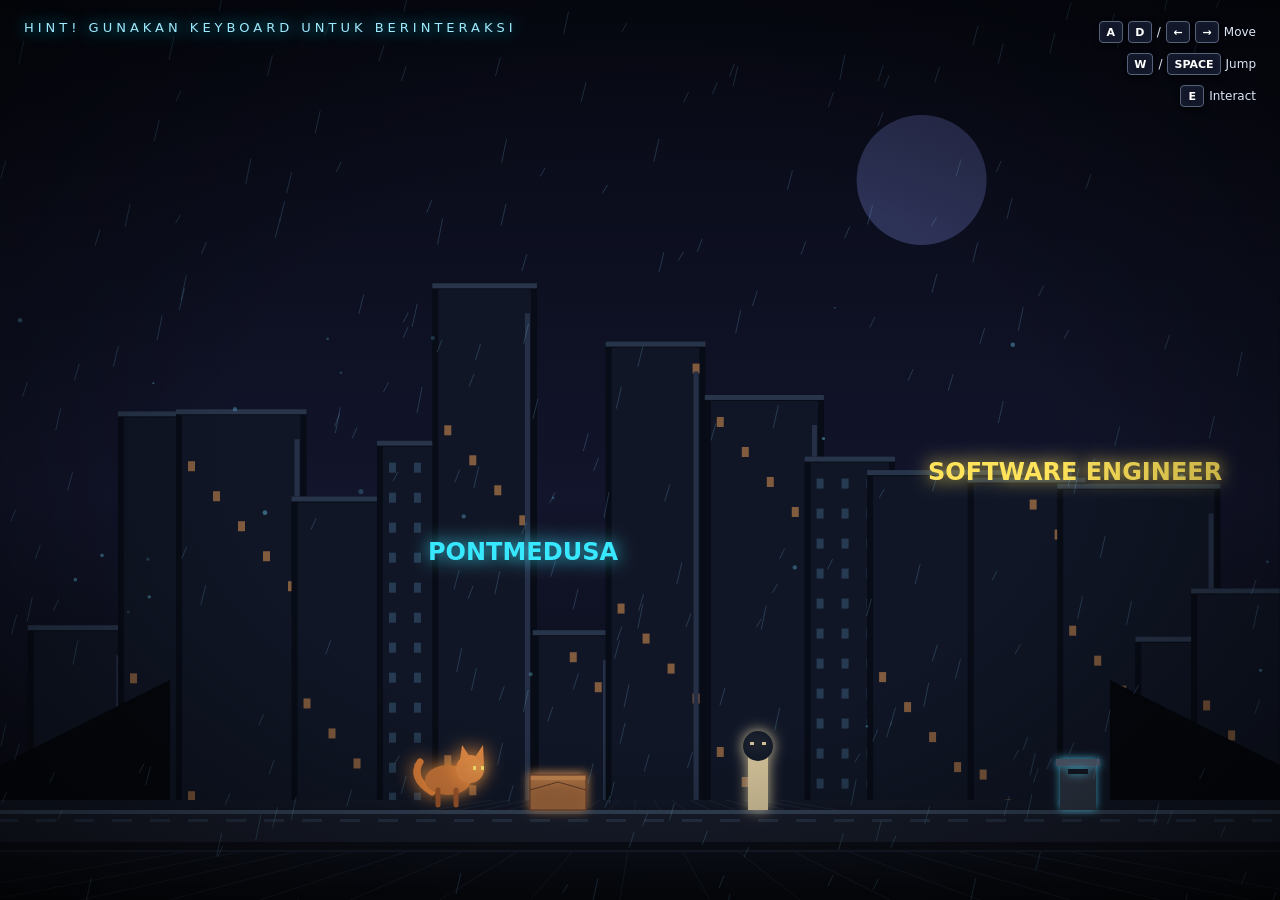
==== commit 88c005f4: "perbaikan control" ====
--- a/about.html
+++ b/about.html
@@ -7,7 +7,7 @@
 
     <meta
         name="viewport"
-        content="width=device-width, initial-scale=1.0"
+        content="width=device-width, initial-scale=1.0, maximum-scale=1.0, user-scalable=no"
     >
 
     <title>PONT MINIGAMES</title>
@@ -24,16 +24,16 @@
 
     <div id="game">
 
-        <!-- ================================
+        <!-- =================================
              CANVAS
-        ================================= -->
+        ================================== -->
 
         <canvas id="c"></canvas>
 
 
-        <!-- ================================
+        <!-- =================================
              HUD
-        ================================= -->
+        ================================== -->
 
         <div id="hud">
 
@@ -44,9 +44,9 @@
             </div>
 
 
-            <!-- ============================
-                 CONTROLS
-            ============================= -->
+            <!-- =================================
+                 PC CONTROLS
+            ================================== -->
 
             <div class="controls">
 
@@ -76,18 +76,18 @@
             </div>
 
 
-            <!-- ============================
+            <!-- =================================
                  INTERACTION PROMPT
-            ============================= -->
+            ================================== -->
 
             <div id="prompt">
                 [ E ] Interact
             </div>
 
 
-            <!-- ============================
+            <!-- =================================
                  DIALOG
-            ============================= -->
+            ================================== -->
 
             <div id="dialog">
 
@@ -100,18 +100,18 @@
         </div>
 
 
-        <!-- ================================
+        <!-- =================================
              SCREEN EFFECTS
-        ================================= -->
+        ================================== -->
 
         <div id="vignette"></div>
 
         <div id="fade"></div>
 
 
-        <!-- ================================
-            MOBILE CONTROLS
-        ================================ -->
+        <!-- =================================
+             MOBILE CONTROLS
+        ================================== -->
 
         <div class="mobile">
 
@@ -119,11 +119,19 @@
 
             <div class="movement">
 
-                <button id="left">
+                <button
+                    id="left"
+                    type="button"
+                    aria-label="Bergerak ke kiri"
+                >
                     ←
                 </button>
 
-                <button id="right">
+                <button
+                    id="right"
+                    type="button"
+                    aria-label="Bergerak ke kanan"
+                >
                     →
                 </button>
 
@@ -134,23 +142,35 @@
 
             <div class="actions">
 
-                <button id="jump">
+                <button
+                    id="jump"
+                    type="button"
+                    aria-label="Melompat"
+                >
                     ↑
                 </button>
 
-                <button id="interact">
+                <button
+                    id="interact"
+                    type="button"
+                    aria-label="Interaksi"
+                >
                     E
                 </button>
 
             </div>
 
         </div>
-    <!-- ================================
-         JAVASCRIPT
-    ================================= -->
 
-    <script src="js/about.js"></script>
+
+        <!-- =================================
+             JAVASCRIPT
+        ================================== -->
+
+        <script src="js/about.js"></script>
+
+    </div>
 
 </body>
 
-</html>+</html>
--- a/css/about.css
+++ b/css/about.css
@@ -2,25 +2,29 @@
    GLOBAL
 ========================================= */
 
-*{
-    box-sizing:border-box;
+* {
+    box-sizing: border-box;
+    -webkit-tap-highlight-color: transparent;
 }
 
 html,
-body{
-    margin:0;
-    width:100%;
-    height:100%;
-    overflow:hidden;
-
-    background:#05070d;
-    color:#fff;
-
-    font-family:Inter,system-ui,sans-serif;
-}
-
-body{
-    user-select:none;
+body {
+    margin: 0;
+
+    width: 100%;
+    height: 100%;
+
+    overflow: hidden;
+
+    background: #05070d;
+    color: #fff;
+
+    font-family: Inter, system-ui, sans-serif;
+
+    user-select: none;
+    -webkit-user-select: none;
+
+    overscroll-behavior: none;
 }
 
 
@@ -28,19 +32,22 @@
    GAME
 ========================================= */
 
-#game{
-    position:relative;
-
-    width:100vw;
-    height:100vh;
-
-    overflow:hidden;
-
-    background:linear-gradient(
-        #080b17 0%,
-        #11132a 52%,
-        #070912 100%
-    );
+#game {
+    position: relative;
+
+    width: 100vw;
+    height: 100vh;
+
+    overflow: hidden;
+
+    background:
+        linear-gradient(
+            #080b17 0%,
+            #11132a 52%,
+            #070912 100%
+        );
+
+    touch-action: none;
 }
 
 
@@ -48,13 +55,17 @@
    CANVAS
 ========================================= */
 
-canvas{
-    position:absolute;
-
-    inset:0;
-
-    width:100%;
-    height:100%;
+canvas {
+    position: absolute;
+
+    inset: 0;
+
+    display: block;
+
+    width: 100%;
+    height: 100%;
+
+    touch-action: none;
 }
 
 
@@ -62,14 +73,14 @@
    HUD
 ========================================= */
 
-#hud{
-    position:absolute;
-
-    inset:0;
-
-    pointer-events:none;
-
-    z-index:10;
+#hud {
+    position: absolute;
+
+    inset: 0;
+
+    pointer-events: none;
+
+    z-index: 10;
 }
 
 
@@ -77,90 +88,95 @@
    BRAND
 ========================================= */
 
-.brand{
-    position:absolute;
-
-    left:24px;
-    top:20px;
-
-    font-size:13px;
-
-    letter-spacing:4px;
-
-    text-transform:uppercase;
-
-    color:#9eeaff;
+.brand {
+    position: absolute;
+
+    left: 24px;
+    top: 20px;
+
+    font-size: 13px;
+
+    letter-spacing: 4px;
+
+    text-transform: uppercase;
+
+    color: #9eeaff;
 
     text-shadow:
         0 0 15px #00d9ff;
+
+    white-space: nowrap;
 }
 
 
 /* =========================================
    PC KEYBOARD CONTROLS
-========================================= */
-
-.controls{
-    position:absolute;
-
-    top:20px;
-    right:24px;
-
-    left:auto;
-
-    display:flex;
-
-    flex-direction:column;
-
-    align-items:flex-end;
-
-    gap:8px;
-
-    font-size:12px;
-
-    color:#dce7f8;
-
-    pointer-events:none;
-}
-
-.controls div{
-    display:flex;
-
-    align-items:center;
-
-    justify-content:flex-end;
-
-    gap:5px;
-
-    min-height:24px;
-
-    white-space:nowrap;
-}
-
-.controls kbd{
-    display:inline-flex;
-
-    align-items:center;
-    justify-content:center;
-
-    min-width:24px;
-    height:22px;
-
-    padding:2px 6px;
-
-    border:1px solid #56617b;
-
-    border-radius:4px;
-
-    background:#111728;
-
-    color:#fff;
-
-    font-family:inherit;
-
-    font-size:11px;
-
-    font-weight:600;
+   DESKTOP: KANAN ATAS
+========================================= */
+
+.controls {
+    position: absolute;
+
+    top: 20px;
+    right: 24px;
+
+    left: auto;
+
+    display: flex;
+
+    flex-direction: column;
+
+    align-items: flex-end;
+
+    gap: 8px;
+
+    font-size: 12px;
+
+    color: #dce7f8;
+
+    pointer-events: none;
+}
+
+
+.controls div {
+    display: flex;
+
+    align-items: center;
+
+    justify-content: flex-end;
+
+    gap: 5px;
+
+    min-height: 24px;
+
+    white-space: nowrap;
+}
+
+
+.controls kbd {
+    display: inline-flex;
+
+    align-items: center;
+    justify-content: center;
+
+    min-width: 24px;
+    height: 22px;
+
+    padding: 2px 6px;
+
+    border: 1px solid #56617b;
+
+    border-radius: 4px;
+
+    background: #111728;
+
+    color: #fff;
+
+    font-family: inherit;
+
+    font-size: 11px;
+
+    font-weight: 600;
 
     box-shadow:
         inset 0 0 8px #ffffff08,
@@ -172,55 +188,59 @@
    DIALOG
 ========================================= */
 
-#dialog{
-    display:none;
-
-    position:absolute;
-
-    left:50%;
-    bottom:7%;
-
-    transform:translateX(-50%);
-
-    width:min(720px,90vw);
-
-    padding:20px 24px;
-
-    border:1px solid #35d8ff55;
-
-    border-radius:12px;
-
-    background:#080d18e8;
+#dialog {
+    display: none;
+
+    position: absolute;
+
+    left: 50%;
+    bottom: 7%;
+
+    transform: translateX(-50%);
+
+    width: min(720px, 90vw);
+
+    padding: 20px 24px;
+
+    border: 1px solid #35d8ff55;
+
+    border-radius: 12px;
+
+    background: #080d18e8;
 
     box-shadow:
         0 0 40px #00bfff18,
         inset 0 0 30px #00bfff08;
 
-    backdrop-filter:blur(8px);
-
-    pointer-events:none;
-}
-
-#dialog .name{
-    margin-bottom:8px;
-
-    color:#61e6ff;
-
-    font-weight:700;
-
-    letter-spacing:2px;
-
-    font-size:12px;
-
-    text-transform:uppercase;
-}
-
-#dialog .text{
-    font-size:16px;
-
-    line-height:1.55;
-
-    color:#e8edf8;
+    backdrop-filter: blur(8px);
+
+    pointer-events: none;
+}
+
+
+#dialog .name {
+    margin-bottom: 8px;
+
+    color: #61e6ff;
+
+    font-weight: 700;
+
+    letter-spacing: 2px;
+
+    font-size: 12px;
+
+    text-transform: uppercase;
+}
+
+
+#dialog .text {
+    font-size: 16px;
+
+    line-height: 1.55;
+
+    color: #e8edf8;
+
+    overflow-wrap: anywhere;
 }
 
 
@@ -228,39 +248,35 @@
    INTERACTION PROMPT
 ========================================= */
 
-#prompt{
-    position:absolute;
-
-    left:50%;
-    bottom:18%;
-
-    transform:translateX(-50%);
-
-    padding:8px 13px;
-
-    border-radius:20px;
-
-    background:#080d18cc;
-
-    border:1px solid #ffffff25;
-
-    color:#dce7f8;
-
-    font-size:12px;
-
-    opacity:0;
+#prompt {
+    position: absolute;
+
+    left: 50%;
+    bottom: 18%;
+
+    transform: translateX(-50%);
+
+    padding: 8px 13px;
+
+    border-radius: 20px;
+
+    background: #080d18cc;
+
+    border: 1px solid #ffffff25;
+
+    color: #dce7f8;
+
+    font-size: 12px;
+
+    opacity: 0;
 
     transition:
-        opacity .2s ease,
-        transform .2s ease;
-
-    pointer-events:none;
-
-    white-space:nowrap;
-}
-
-#prompt.show{
-    opacity:1;
+        opacity 0.2s ease,
+        transform 0.2s ease;
+
+    pointer-events: none;
+
+    white-space: nowrap;
 }
 
 
@@ -268,12 +284,12 @@
    VIGNETTE
 ========================================= */
 
-#vignette{
-    position:absolute;
-
-    inset:0;
-
-    pointer-events:none;
+#vignette {
+    position: absolute;
+
+    inset: 0;
+
+    pointer-events: none;
 
     background:
         radial-gradient(
@@ -282,7 +298,7 @@
             #0009 100%
         );
 
-    z-index:5;
+    z-index: 5;
 }
 
 
@@ -290,58 +306,72 @@
    FADE
 ========================================= */
 
-#fade{
-    position:absolute;
-
-    inset:0;
-
-    background:#000;
-
-    opacity:0;
-
-    pointer-events:none;
-
-    transition:opacity 1s;
-
-    z-index:100;
-}
-
-
-/* =========================================
-   MOBILE BUTTONS
+#fade {
+    position: absolute;
+
+    inset: 0;
+
+    background: #000;
+
+    opacity: 0;
+
+    pointer-events: none;
+
+    transition: opacity 1s;
+
+    z-index: 100;
+}
+
+
+/* =========================================
+   MOBILE CONTROLS
    DEFAULT: HIDDEN
 ========================================= */
 
-.mobile{
-    display:none;
-
-    position:absolute;
-
-    left:20px;
-    right:20px;
-
-    bottom:20px;
-
-    align-items:center;
-
-    justify-content:space-between;
-
-    pointer-events:none;
-
-    z-index:20;
-}
-
-
-/* =========================================
-   MOVEMENT BUTTONS
-========================================= */
-
-.mobile .movement{
-    display:flex;
-
-    align-items:center;
-
-    gap:8px;
+.mobile {
+    display: none;
+
+    position: absolute;
+
+    left: 20px;
+    right: 20px;
+    bottom: 20px;
+
+    align-items: center;
+
+    justify-content: space-between;
+
+    pointer-events: none;
+
+    z-index: 20;
+
+    touch-action: none;
+}
+
+
+/* =========================================
+   MOVEMENT
+========================================= */
+
+.mobile .movement {
+    display: flex;
+
+    align-items: center;
+
+    gap: 8px;
+}
+
+
+/* =========================================
+   ACTIONS
+========================================= */
+
+.mobile .actions {
+    display: flex;
+
+    align-items: center;
+
+    gap: 8px;
 }
 
 
@@ -349,41 +379,46 @@
    MOBILE BUTTON
 ========================================= */
 
-.mobile button{
-    pointer-events:auto;
-
-    width:58px;
-    height:58px;
-
-    display:flex;
-
-    align-items:center;
-    justify-content:center;
-
-    border:1px solid #ffffff30;
-
-    border-radius:50%;
-
-    background:#0c1322cc;
-
-    color:#fff;
-
-    font-size:22px;
-
-    font-family:inherit;
-
-    cursor:pointer;
-
-    backdrop-filter:blur(5px);
+.mobile button {
+    pointer-events: auto;
+
+    width: 58px;
+    height: 58px;
+
+    display: flex;
+
+    align-items: center;
+    justify-content: center;
+
+    border: 1px solid #ffffff30;
+
+    border-radius: 50%;
+
+    background: #0c1322cc;
+
+    color: #fff;
+
+    font-size: 22px;
+
+    font-family: inherit;
+
+    cursor: pointer;
+
+    backdrop-filter: blur(5px);
 
     box-shadow:
         0 4px 15px #0006,
         inset 0 0 12px #ffffff05;
 
     transition:
-        background .15s ease,
-        transform .15s ease,
-        border-color .15s ease;
+        background 0.15s ease,
+        transform 0.15s ease,
+        border-color 0.15s ease;
+
+    touch-action: none;
+
+    user-select: none;
+    -webkit-user-select: none;
 }
 
 
@@ -391,12 +426,12 @@
    MOBILE BUTTON ACTIVE
 ========================================= */
 
-.mobile button:active{
-    transform:scale(.92);
-
-    background:#18243dcc;
-
-    border-color:#38e8ff66;
+.mobile button:active {
+    transform: scale(0.92);
+
+    background: #18243dcc;
+
+    border-color: #38e8ff66;
 }
 
 
@@ -404,10 +439,27 @@
    MOBILE BUTTON HOVER
 ========================================= */
 
-.mobile button:hover{
-    background:#121d31e8;
-
-    border-color:#38e8ff55;
+@media (hover: hover) {
+
+    .mobile button:hover {
+        background: #121d31e8;
+
+        border-color: #38e8ff55;
+    }
+
+}
+
+
+/* =========================================
+   INTERACT BUTTON
+========================================= */
+
+#interact {
+    font-size: 16px !important;
+
+    font-weight: 700;
+
+    letter-spacing: 1px;
 }
 
 
@@ -415,65 +467,90 @@
    MOBILE / TABLET
 ========================================= */
 
-@media(max-width:700px){
-
-    /* Sembunyikan petunjuk keyboard */
-
-    .controls{
-        display:none;
-    }
-
-
-    /* Tampilkan tombol mobile */
-
-    .mobile{
-        display:flex;
-
-        left:16px;
-        right:16px;
-
-        bottom:18px;
-    }
-
-
-    /* Brand */
-
-    .brand{
-        left:14px;
-        top:14px;
-
-        font-size:10px;
-    }
-
-
-    /* Dialog */
-
-    #dialog{
-        width:94vw;
-
-        padding:16px 18px;
-    }
-
-    #dialog .text{
-        font-size:14px;
-    }
-
-
-    /* Prompt */
-
-    #prompt{
-        bottom:25%;
-    }
-
-
-    /* Mobile button */
-
-    .mobile button{
-        width:56px;
-        height:56px;
-
-        font-size:21px;
-    }
+@media (max-width: 700px) {
+
+    /* HIDE PC CONTROLS */
+
+    .controls {
+        display: none;
+    }
+
+
+    /* MOBILE CONTROLS */
+
+    .mobile {
+        display: flex;
+
+        left: 16px;
+        right: 16px;
+
+        bottom: 18px;
+    }
+
+
+    /* BRAND */
+
+    .brand {
+        left: 14px;
+        top: 14px;
+
+        font-size: 10px;
+
+        letter-spacing: 2px;
+
+        max-width: 70%;
+
+        overflow: hidden;
+        text-overflow: ellipsis;
+    }
+
+
+    /* DIALOG */
+
+    #dialog {
+        width: 94vw;
+
+        bottom: 17%;
+
+        padding: 16px 18px;
+
+        max-height: 35vh;
+
+        overflow-y: auto;
+
+        overscroll-behavior: contain;
+    }
+
+
+    #dialog .text {
+        font-size: 14px;
+
+        line-height: 1.5;
+    }
+
+
+    /* PROMPT */
+
+    #prompt {
+        bottom: 30%;
+
+        max-width: 90vw;
+
+        overflow: hidden;
+
+        text-overflow: ellipsis;
+    }
+
+
+    /* BUTTON */
+
+    .mobile button {
+        width: 56px;
+        height: 56px;
+
+        font-size: 21px;
+    }
+
 }
 
 
@@ -481,31 +558,45 @@
    SMALL MOBILE
 ========================================= */
 
-@media(max-width:400px){
-
-    .mobile{
-        left:12px;
-        right:12px;
-
-        bottom:12px;
-    }
-
-    .mobile .movement{
-        gap:6px;
-    }
-
-    .mobile button{
-        width:50px;
-        height:50px;
-
-        font-size:19px;
-    }
-
-    #prompt{
-        font-size:11px;
-
-        padding:7px 11px;
-    }
+@media (max-width: 400px) {
+
+    .mobile {
+        left: 12px;
+        right: 12px;
+
+        bottom: 12px;
+    }
+
+
+    .mobile .movement,
+    .mobile .actions {
+        gap: 6px;
+    }
+
+
+    .mobile button {
+        width: 50px;
+        height: 50px;
+
+        font-size: 19px;
+    }
+
+
+    #prompt {
+        font-size: 11px;
+
+        padding: 7px 11px;
+
+        bottom: 27%;
+    }
+
+
+    #dialog {
+        bottom: 18%;
+
+        max-height: 38vh;
+    }
+
 }
 
 
@@ -513,45 +604,68 @@
    LANDSCAPE MOBILE
 ========================================= */
 
-@media(max-width:700px) and (orientation:landscape){
-
-    .mobile{
-        bottom:12px;
-    }
-
-    .mobile button{
-        width:48px;
-        height:48px;
-
-        font-size:18px;
-    }
-
-    #prompt{
-        bottom:20%;
-    }
-}
-
-/* =========================================
-   MOBILE ACTIONS
-========================================= */
-
-.mobile .actions{
-    display:flex;
-
-    align-items:center;
-
-    gap:8px;
-}
-
-
-/* =========================================
-   INTERACT BUTTON
-========================================= */
-
-#interact{
-    font-size:16px !important;
-
-    font-weight:700;
-
-    letter-spacing:1px;
-}+@media (max-width: 700px) and (orientation: landscape) {
+
+    .mobile {
+        bottom: 10px;
+    }
+
+
+    .mobile button {
+        width: 48px;
+        height: 48px;
+
+        font-size: 18px;
+    }
+
+
+    #prompt {
+        bottom: 20%;
+    }
+
+
+    #dialog {
+        bottom: 12%;
+
+        max-height: 45vh;
+    }
+
+}
+
+
+/* =========================================
+   VERY SMALL HEIGHT
+========================================= */
+
+@media (max-height: 500px) {
+
+    .brand {
+        top: 8px;
+    }
+
+
+    .mobile {
+        bottom: 8px;
+    }
+
+
+    #dialog {
+        bottom: 15%;
+
+        max-height: 40vh;
+
+        padding: 12px 15px;
+    }
+
+
+    #dialog .text {
+        font-size: 13px;
+    }
+
+
+    #prompt {
+        bottom: 22%;
+    }
+
+}
+
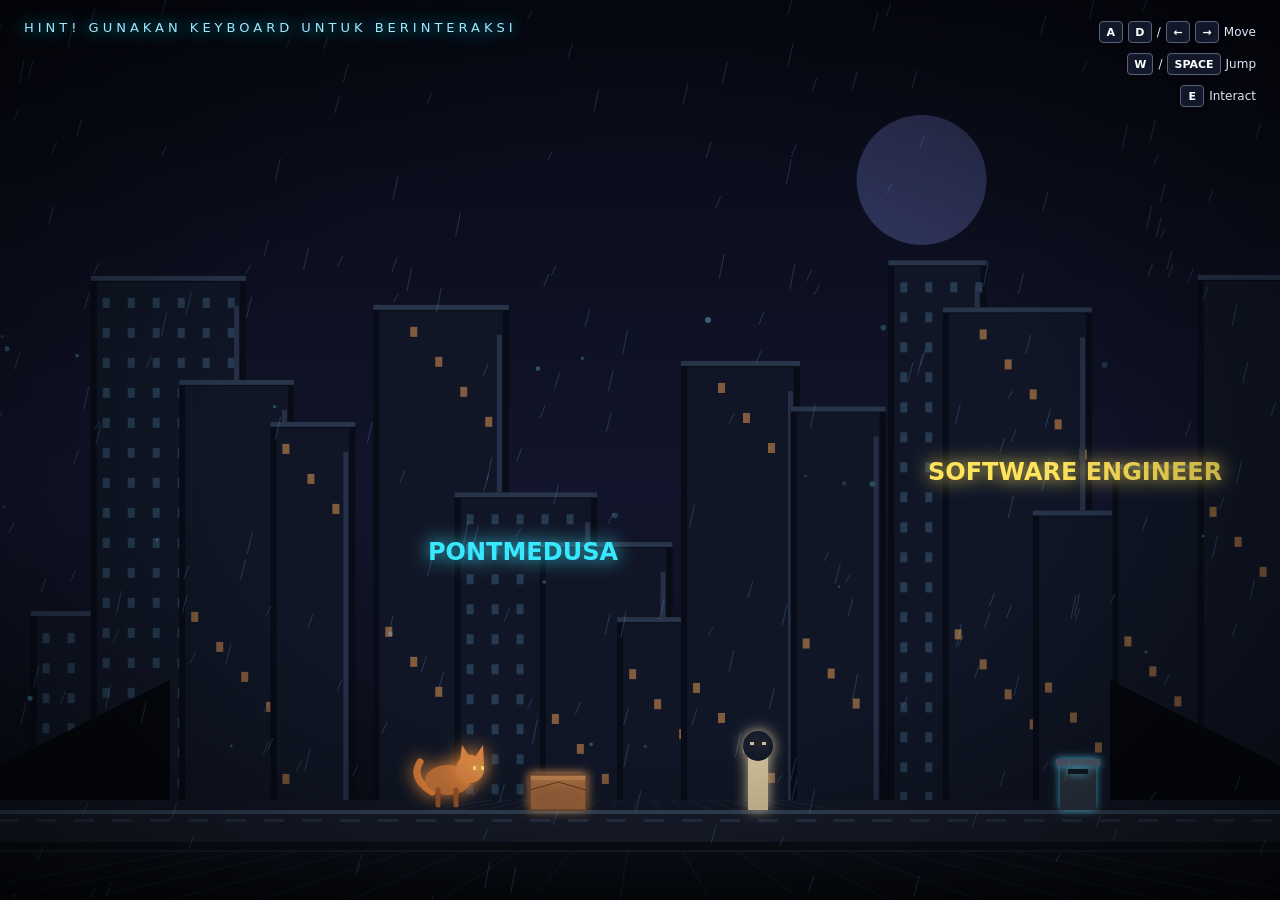
==== commit 5a4c19f6: "refactoring, capek bgt :(" ====
--- a/about.html
+++ b/about.html
@@ -1,176 +1,118 @@
-<!DOCTYPE html>
+<!doctype html>
 <html lang="id">
-
-<head>
-
-    <meta charset="UTF-8">
+  <head>
+    <meta charset="UTF-8" />
 
     <meta
-        name="viewport"
-        content="width=device-width, initial-scale=1.0, maximum-scale=1.0, user-scalable=no"
-    >
+      name="viewport"
+      content="width=device-width, initial-scale=1.0, maximum-scale=1.0, user-scalable=no"
+    />
 
     <title>PONT MINIGAMES</title>
 
-    <link
-        rel="stylesheet"
-        href="css/about.css"
-    >
+    <link rel="stylesheet" href="css/about.css" />
+  </head>
 
-</head>
-
-
-<body>
-
+  <body>
     <div id="game">
-
-        <!-- =================================
+      <!-- =================================
              CANVAS
         ================================== -->
 
-        <canvas id="c"></canvas>
+      <canvas id="c"></canvas>
 
-
-        <!-- =================================
+      <!-- =================================
              HUD
         ================================== -->
 
-        <div id="hud">
+      <div id="hud">
+        <!-- BRAND / HINT -->
 
-            <!-- BRAND / HINT -->
+        <div class="brand">Hint! Gunakan keyboard untuk berinteraksi</div>
 
-            <div class="brand">
-                Hint! Gunakan keyboard untuk berinteraksi
-            </div>
-
-
-            <!-- =================================
+        <!-- =================================
                  PC CONTROLS
             ================================== -->
 
-            <div class="controls">
+        <div class="controls">
+          <div>
+            <kbd>A</kbd>
+            <kbd>D</kbd>
+            /
+            <kbd>←</kbd>
+            <kbd>→</kbd>
+            Move
+          </div>
 
-                <div>
-                    <kbd>A</kbd>
-                    <kbd>D</kbd>
-                    /
-                    <kbd>←</kbd>
-                    <kbd>→</kbd>
-                    Move
-                </div>
+          <div>
+            <kbd>W</kbd>
+            /
+            <kbd>SPACE</kbd>
+            Jump
+          </div>
 
+          <div>
+            <kbd>E</kbd>
+            Interact
+          </div>
+        </div>
 
-                <div>
-                    <kbd>W</kbd>
-                    /
-                    <kbd>SPACE</kbd>
-                    Jump
-                </div>
-
-
-                <div>
-                    <kbd>E</kbd>
-                    Interact
-                </div>
-
-            </div>
-
-
-            <!-- =================================
+        <!-- =================================
                  INTERACTION PROMPT
             ================================== -->
 
-            <div id="prompt">
-                [ E ] Interact
-            </div>
+        <div id="prompt">[ E ] Interact</div>
 
-
-            <!-- =================================
+        <!-- =================================
                  DIALOG
             ================================== -->
 
-            <div id="dialog">
+        <div id="dialog">
+          <div class="name"></div>
 
-                <div class="name"></div>
+          <div class="text"></div>
+        </div>
+      </div>
 
-                <div class="text"></div>
-
-            </div>
-
-        </div>
-
-
-        <!-- =================================
+      <!-- =================================
              SCREEN EFFECTS
         ================================== -->
 
-        <div id="vignette"></div>
+      <div id="vignette"></div>
 
-        <div id="fade"></div>
+      <div id="fade"></div>
 
-
-        <!-- =================================
+      <!-- =================================
              MOBILE CONTROLS
         ================================== -->
 
-        <div class="mobile">
+      <div class="mobile">
+        <!-- MOVEMENT -->
 
-            <!-- MOVEMENT -->
+        <div class="movement">
+          <button id="left" type="button" aria-label="Bergerak ke kiri">
+            ←
+          </button>
 
-            <div class="movement">
-
-                <button
-                    id="left"
-                    type="button"
-                    aria-label="Bergerak ke kiri"
-                >
-                    ←
-                </button>
-
-                <button
-                    id="right"
-                    type="button"
-                    aria-label="Bergerak ke kanan"
-                >
-                    →
-                </button>
-
-            </div>
-
-
-            <!-- ACTION -->
-
-            <div class="actions">
-
-                <button
-                    id="jump"
-                    type="button"
-                    aria-label="Melompat"
-                >
-                    ↑
-                </button>
-
-                <button
-                    id="interact"
-                    type="button"
-                    aria-label="Interaksi"
-                >
-                    E
-                </button>
-
-            </div>
-
+          <button id="right" type="button" aria-label="Bergerak ke kanan">
+            →
+          </button>
         </div>
 
+        <!-- ACTION -->
 
-        <!-- =================================
+        <div class="actions">
+          <button id="jump" type="button" aria-label="Melompat">↑</button>
+
+          <button id="interact" type="button" aria-label="Interaksi">E</button>
+        </div>
+      </div>
+
+      <!-- =================================
              JAVASCRIPT
         ================================== -->
 
-        <script src="js/about.js"></script>
-
+      <script src="js/about.js"></script>
     </div>
-
-</body>
-
+  </body>
 </html>
--- a/css/about.css
+++ b/css/about.css
@@ -3,111 +3,100 @@
 ========================================= */
 
 * {
-    box-sizing: border-box;
-    -webkit-tap-highlight-color: transparent;
+  box-sizing: border-box;
+  -webkit-tap-highlight-color: transparent;
 }
 
 html,
 body {
-    margin: 0;
-
-    width: 100%;
-    height: 100%;
-
-    overflow: hidden;
-
-    background: #05070d;
-    color: #fff;
-
-    font-family: Inter, system-ui, sans-serif;
-
-    user-select: none;
-    -webkit-user-select: none;
-
-    overscroll-behavior: none;
-}
-
+  margin: 0;
+
+  width: 100%;
+  height: 100%;
+
+  overflow: hidden;
+
+  background: #05070d;
+  color: #fff;
+
+  font-family: Inter, system-ui, sans-serif;
+
+  user-select: none;
+  -webkit-user-select: none;
+
+  overscroll-behavior: none;
+}
 
 /* =========================================
    GAME
 ========================================= */
 
 #game {
-    position: relative;
-
-    width: 100vw;
-    height: 100vh;
-
-    overflow: hidden;
-
-    background:
-        linear-gradient(
-            #080b17 0%,
-            #11132a 52%,
-            #070912 100%
-        );
-
-    touch-action: none;
-}
-
+  position: relative;
+
+  width: 100vw;
+  height: 100vh;
+
+  overflow: hidden;
+
+  background: linear-gradient(#080b17 0%, #11132a 52%, #070912 100%);
+
+  touch-action: none;
+}
 
 /* =========================================
    CANVAS
 ========================================= */
 
 canvas {
-    position: absolute;
-
-    inset: 0;
-
-    display: block;
-
-    width: 100%;
-    height: 100%;
-
-    touch-action: none;
-}
-
+  position: absolute;
+
+  inset: 0;
+
+  display: block;
+
+  width: 100%;
+  height: 100%;
+
+  touch-action: none;
+}
 
 /* =========================================
    HUD
 ========================================= */
 
 #hud {
-    position: absolute;
-
-    inset: 0;
-
-    pointer-events: none;
-
-    z-index: 10;
-}
-
+  position: absolute;
+
+  inset: 0;
+
+  pointer-events: none;
+
+  z-index: 10;
+}
 
 /* =========================================
    BRAND
 ========================================= */
 
 .brand {
-    position: absolute;
-
-    left: 24px;
-    top: 20px;
-
-    font-size: 13px;
-
-    letter-spacing: 4px;
-
-    text-transform: uppercase;
-
-    color: #9eeaff;
-
-    text-shadow:
-        0 0 15px #00d9ff;
-
-    white-space: nowrap;
-}
-
+  position: absolute;
+
+  left: 24px;
+  top: 20px;
+
+  font-size: 13px;
+
+  letter-spacing: 4px;
+
+  text-transform: uppercase;
+
+  color: #9eeaff;
+
+  text-shadow: 0 0 15px #00d9ff;
+
+  white-space: nowrap;
+}
 
 /* =========================================
    PC KEYBOARD CONTROLS
@@ -115,213 +104,199 @@
 ========================================= */
 
 .controls {
-    position: absolute;
-
-    top: 20px;
-    right: 24px;
-
-    left: auto;
-
-    display: flex;
-
-    flex-direction: column;
-
-    align-items: flex-end;
-
-    gap: 8px;
-
-    font-size: 12px;
-
-    color: #dce7f8;
-
-    pointer-events: none;
-}
-
+  position: absolute;
+
+  top: 20px;
+  right: 24px;
+
+  left: auto;
+
+  display: flex;
+
+  flex-direction: column;
+
+  align-items: flex-end;
+
+  gap: 8px;
+
+  font-size: 12px;
+
+  color: #dce7f8;
+
+  pointer-events: none;
+}
 
 .controls div {
-    display: flex;
-
-    align-items: center;
-
-    justify-content: flex-end;
-
-    gap: 5px;
-
-    min-height: 24px;
-
-    white-space: nowrap;
-}
-
+  display: flex;
+
+  align-items: center;
+
+  justify-content: flex-end;
+
+  gap: 5px;
+
+  min-height: 24px;
+
+  white-space: nowrap;
+}
 
 .controls kbd {
-    display: inline-flex;
-
-    align-items: center;
-    justify-content: center;
-
-    min-width: 24px;
-    height: 22px;
-
-    padding: 2px 6px;
-
-    border: 1px solid #56617b;
-
-    border-radius: 4px;
-
-    background: #111728;
-
-    color: #fff;
-
-    font-family: inherit;
-
-    font-size: 11px;
-
-    font-weight: 600;
-
-    box-shadow:
-        inset 0 0 8px #ffffff08,
-        0 2px 5px #0008;
-}
-
+  display: inline-flex;
+
+  align-items: center;
+  justify-content: center;
+
+  min-width: 24px;
+  height: 22px;
+
+  padding: 2px 6px;
+
+  border: 1px solid #56617b;
+
+  border-radius: 4px;
+
+  background: #111728;
+
+  color: #fff;
+
+  font-family: inherit;
+
+  font-size: 11px;
+
+  font-weight: 600;
+
+  box-shadow:
+    inset 0 0 8px #ffffff08,
+    0 2px 5px #0008;
+}
 
 /* =========================================
    DIALOG
 ========================================= */
 
 #dialog {
-    display: none;
-
-    position: absolute;
-
-    left: 50%;
-    bottom: 7%;
-
-    transform: translateX(-50%);
-
-    width: min(720px, 90vw);
-
-    padding: 20px 24px;
-
-    border: 1px solid #35d8ff55;
-
-    border-radius: 12px;
-
-    background: #080d18e8;
-
-    box-shadow:
-        0 0 40px #00bfff18,
-        inset 0 0 30px #00bfff08;
-
-    backdrop-filter: blur(8px);
-
-    pointer-events: none;
-}
-
+  display: none;
+
+  position: absolute;
+
+  left: 50%;
+  bottom: 7%;
+
+  transform: translateX(-50%);
+
+  width: min(720px, 90vw);
+
+  padding: 20px 24px;
+
+  border: 1px solid #35d8ff55;
+
+  border-radius: 12px;
+
+  background: #080d18e8;
+
+  box-shadow:
+    0 0 40px #00bfff18,
+    inset 0 0 30px #00bfff08;
+
+  backdrop-filter: blur(8px);
+
+  pointer-events: none;
+}
 
 #dialog .name {
-    margin-bottom: 8px;
-
-    color: #61e6ff;
-
-    font-weight: 700;
-
-    letter-spacing: 2px;
-
-    font-size: 12px;
-
-    text-transform: uppercase;
-}
-
+  margin-bottom: 8px;
+
+  color: #61e6ff;
+
+  font-weight: 700;
+
+  letter-spacing: 2px;
+
+  font-size: 12px;
+
+  text-transform: uppercase;
+}
 
 #dialog .text {
-    font-size: 16px;
-
-    line-height: 1.55;
-
-    color: #e8edf8;
-
-    overflow-wrap: anywhere;
-}
-
+  font-size: 16px;
+
+  line-height: 1.55;
+
+  color: #e8edf8;
+
+  overflow-wrap: anywhere;
+}
 
 /* =========================================
    INTERACTION PROMPT
 ========================================= */
 
 #prompt {
-    position: absolute;
-
-    left: 50%;
-    bottom: 18%;
-
-    transform: translateX(-50%);
-
-    padding: 8px 13px;
-
-    border-radius: 20px;
-
-    background: #080d18cc;
-
-    border: 1px solid #ffffff25;
-
-    color: #dce7f8;
-
-    font-size: 12px;
-
-    opacity: 0;
-
-    transition:
-        opacity 0.2s ease,
-        transform 0.2s ease;
-
-    pointer-events: none;
-
-    white-space: nowrap;
-}
-
+  position: absolute;
+
+  left: 50%;
+  bottom: 18%;
+
+  transform: translateX(-50%);
+
+  padding: 8px 13px;
+
+  border-radius: 20px;
+
+  background: #080d18cc;
+
+  border: 1px solid #ffffff25;
+
+  color: #dce7f8;
+
+  font-size: 12px;
+
+  opacity: 0;
+
+  transition:
+    opacity 0.2s ease,
+    transform 0.2s ease;
+
+  pointer-events: none;
+
+  white-space: nowrap;
+}
 
 /* =========================================
    VIGNETTE
 ========================================= */
 
 #vignette {
-    position: absolute;
-
-    inset: 0;
-
-    pointer-events: none;
-
-    background:
-        radial-gradient(
-            ellipse at center,
-            transparent 45%,
-            #0009 100%
-        );
-
-    z-index: 5;
-}
-
+  position: absolute;
+
+  inset: 0;
+
+  pointer-events: none;
+
+  background: radial-gradient(ellipse at center, transparent 45%, #0009 100%);
+
+  z-index: 5;
+}
 
 /* =========================================
    FADE
 ========================================= */
 
 #fade {
-    position: absolute;
-
-    inset: 0;
-
-    background: #000;
-
-    opacity: 0;
-
-    pointer-events: none;
-
-    transition: opacity 1s;
-
-    z-index: 100;
-}
-
+  position: absolute;
+
+  inset: 0;
+
+  background: #000;
+
+  opacity: 0;
+
+  pointer-events: none;
+
+  transition: opacity 1s;
+
+  z-index: 100;
+}
 
 /* =========================================
    MOBILE CONTROLS
@@ -329,343 +304,305 @@
 ========================================= */
 
 .mobile {
+  display: none;
+
+  position: absolute;
+
+  left: 20px;
+  right: 20px;
+  bottom: 20px;
+
+  align-items: center;
+
+  justify-content: space-between;
+
+  pointer-events: none;
+
+  z-index: 20;
+
+  touch-action: none;
+}
+
+/* =========================================
+   MOVEMENT
+========================================= */
+
+.mobile .movement {
+  display: flex;
+
+  align-items: center;
+
+  gap: 8px;
+}
+
+/* =========================================
+   ACTIONS
+========================================= */
+
+.mobile .actions {
+  display: flex;
+
+  align-items: center;
+
+  gap: 8px;
+}
+
+/* =========================================
+   MOBILE BUTTON
+========================================= */
+
+.mobile button {
+  pointer-events: auto;
+
+  width: 58px;
+  height: 58px;
+
+  display: flex;
+
+  align-items: center;
+  justify-content: center;
+
+  border: 1px solid #ffffff30;
+
+  border-radius: 50%;
+
+  background: #0c1322cc;
+
+  color: #fff;
+
+  font-size: 22px;
+
+  font-family: inherit;
+
+  cursor: pointer;
+
+  backdrop-filter: blur(5px);
+
+  box-shadow:
+    0 4px 15px #0006,
+    inset 0 0 12px #ffffff05;
+
+  transition:
+    background 0.15s ease,
+    transform 0.15s ease,
+    border-color 0.15s ease;
+
+  touch-action: none;
+
+  user-select: none;
+  -webkit-user-select: none;
+}
+
+/* =========================================
+   MOBILE BUTTON ACTIVE
+========================================= */
+
+.mobile button:active {
+  transform: scale(0.92);
+
+  background: #18243dcc;
+
+  border-color: #38e8ff66;
+}
+
+/* =========================================
+   MOBILE BUTTON HOVER
+========================================= */
+
+@media (hover: hover) {
+  .mobile button:hover {
+    background: #121d31e8;
+
+    border-color: #38e8ff55;
+  }
+}
+
+/* =========================================
+   INTERACT BUTTON
+========================================= */
+
+#interact {
+  font-size: 16px !important;
+
+  font-weight: 700;
+
+  letter-spacing: 1px;
+}
+
+/* =========================================
+   MOBILE / TABLET
+========================================= */
+
+@media (max-width: 700px) {
+  /* HIDE PC CONTROLS */
+
+  .controls {
     display: none;
-
-    position: absolute;
-
-    left: 20px;
-    right: 20px;
-    bottom: 20px;
-
-    align-items: center;
-
-    justify-content: space-between;
-
-    pointer-events: none;
-
-    z-index: 20;
-
-    touch-action: none;
-}
-
-
-/* =========================================
-   MOVEMENT
-========================================= */
-
-.mobile .movement {
+  }
+
+  /* MOBILE CONTROLS */
+
+  .mobile {
     display: flex;
 
-    align-items: center;
-
-    gap: 8px;
-}
-
-
-/* =========================================
-   ACTIONS
-========================================= */
-
-.mobile .actions {
-    display: flex;
-
-    align-items: center;
-
-    gap: 8px;
-}
-
-
-/* =========================================
-   MOBILE BUTTON
-========================================= */
-
-.mobile button {
-    pointer-events: auto;
-
-    width: 58px;
-    height: 58px;
-
-    display: flex;
-
-    align-items: center;
-    justify-content: center;
-
-    border: 1px solid #ffffff30;
-
-    border-radius: 50%;
-
-    background: #0c1322cc;
-
-    color: #fff;
-
-    font-size: 22px;
-
-    font-family: inherit;
-
-    cursor: pointer;
-
-    backdrop-filter: blur(5px);
-
-    box-shadow:
-        0 4px 15px #0006,
-        inset 0 0 12px #ffffff05;
-
-    transition:
-        background 0.15s ease,
-        transform 0.15s ease,
-        border-color 0.15s ease;
-
-    touch-action: none;
-
-    user-select: none;
-    -webkit-user-select: none;
-}
-
-
-/* =========================================
-   MOBILE BUTTON ACTIVE
-========================================= */
-
-.mobile button:active {
-    transform: scale(0.92);
-
-    background: #18243dcc;
-
-    border-color: #38e8ff66;
-}
-
-
-/* =========================================
-   MOBILE BUTTON HOVER
-========================================= */
-
-@media (hover: hover) {
-
-    .mobile button:hover {
-        background: #121d31e8;
-
-        border-color: #38e8ff55;
-    }
-
-}
-
-
-/* =========================================
-   INTERACT BUTTON
-========================================= */
-
-#interact {
-    font-size: 16px !important;
-
-    font-weight: 700;
-
-    letter-spacing: 1px;
-}
-
-
-/* =========================================
-   MOBILE / TABLET
-========================================= */
-
-@media (max-width: 700px) {
-
-    /* HIDE PC CONTROLS */
-
-    .controls {
-        display: none;
-    }
-
-
-    /* MOBILE CONTROLS */
-
-    .mobile {
-        display: flex;
-
-        left: 16px;
-        right: 16px;
-
-        bottom: 18px;
-    }
-
-
-    /* BRAND */
-
-    .brand {
-        left: 14px;
-        top: 14px;
-
-        font-size: 10px;
-
-        letter-spacing: 2px;
-
-        max-width: 70%;
-
-        overflow: hidden;
-        text-overflow: ellipsis;
-    }
-
-
-    /* DIALOG */
-
-    #dialog {
-        width: 94vw;
-
-        bottom: 17%;
-
-        padding: 16px 18px;
-
-        max-height: 35vh;
-
-        overflow-y: auto;
-
-        overscroll-behavior: contain;
-    }
-
-
-    #dialog .text {
-        font-size: 14px;
-
-        line-height: 1.5;
-    }
-
-
-    /* PROMPT */
-
-    #prompt {
-        bottom: 30%;
-
-        max-width: 90vw;
-
-        overflow: hidden;
-
-        text-overflow: ellipsis;
-    }
-
-
-    /* BUTTON */
-
-    .mobile button {
-        width: 56px;
-        height: 56px;
-
-        font-size: 21px;
-    }
-
-}
-
+    left: 16px;
+    right: 16px;
+
+    bottom: 18px;
+  }
+
+  /* BRAND */
+
+  .brand {
+    left: 14px;
+    top: 14px;
+
+    font-size: 10px;
+
+    letter-spacing: 2px;
+
+    max-width: 70%;
+
+    overflow: hidden;
+    text-overflow: ellipsis;
+  }
+
+  /* DIALOG */
+
+  #dialog {
+    width: 94vw;
+
+    bottom: 17%;
+
+    padding: 16px 18px;
+
+    max-height: 35vh;
+
+    overflow-y: auto;
+
+    overscroll-behavior: contain;
+  }
+
+  #dialog .text {
+    font-size: 14px;
+
+    line-height: 1.5;
+  }
+
+  /* PROMPT */
+
+  #prompt {
+    bottom: 30%;
+
+    max-width: 90vw;
+
+    overflow: hidden;
+
+    text-overflow: ellipsis;
+  }
+
+  /* BUTTON */
+
+  .mobile button {
+    width: 56px;
+    height: 56px;
+
+    font-size: 21px;
+  }
+}
 
 /* =========================================
    SMALL MOBILE
 ========================================= */
 
 @media (max-width: 400px) {
-
-    .mobile {
-        left: 12px;
-        right: 12px;
-
-        bottom: 12px;
-    }
-
-
-    .mobile .movement,
-    .mobile .actions {
-        gap: 6px;
-    }
-
-
-    .mobile button {
-        width: 50px;
-        height: 50px;
-
-        font-size: 19px;
-    }
-
-
-    #prompt {
-        font-size: 11px;
-
-        padding: 7px 11px;
-
-        bottom: 27%;
-    }
-
-
-    #dialog {
-        bottom: 18%;
-
-        max-height: 38vh;
-    }
-
-}
-
+  .mobile {
+    left: 12px;
+    right: 12px;
+
+    bottom: 12px;
+  }
+
+  .mobile .movement,
+  .mobile .actions {
+    gap: 6px;
+  }
+
+  .mobile button {
+    width: 50px;
+    height: 50px;
+
+    font-size: 19px;
+  }
+
+  #prompt {
+    font-size: 11px;
+
+    padding: 7px 11px;
+
+    bottom: 27%;
+  }
+
+  #dialog {
+    bottom: 18%;
+
+    max-height: 38vh;
+  }
+}
 
 /* =========================================
    LANDSCAPE MOBILE
 ========================================= */
 
 @media (max-width: 700px) and (orientation: landscape) {
-
-    .mobile {
-        bottom: 10px;
-    }
-
-
-    .mobile button {
-        width: 48px;
-        height: 48px;
-
-        font-size: 18px;
-    }
-
-
-    #prompt {
-        bottom: 20%;
-    }
-
-
-    #dialog {
-        bottom: 12%;
-
-        max-height: 45vh;
-    }
-
-}
-
+  .mobile {
+    bottom: 10px;
+  }
+
+  .mobile button {
+    width: 48px;
+    height: 48px;
+
+    font-size: 18px;
+  }
+
+  #prompt {
+    bottom: 20%;
+  }
+
+  #dialog {
+    bottom: 12%;
+
+    max-height: 45vh;
+  }
+}
 
 /* =========================================
    VERY SMALL HEIGHT
 ========================================= */
 
 @media (max-height: 500px) {
-
-    .brand {
-        top: 8px;
-    }
-
-
-    .mobile {
-        bottom: 8px;
-    }
-
-
-    #dialog {
-        bottom: 15%;
-
-        max-height: 40vh;
-
-        padding: 12px 15px;
-    }
-
-
-    #dialog .text {
-        font-size: 13px;
-    }
-
-
-    #prompt {
-        bottom: 22%;
-    }
-
-}
-
+  .brand {
+    top: 8px;
+  }
+
+  .mobile {
+    bottom: 8px;
+  }
+
+  #dialog {
+    bottom: 15%;
+
+    max-height: 40vh;
+
+    padding: 12px 15px;
+  }
+
+  #dialog .text {
+    font-size: 13px;
+  }
+
+  #prompt {
+    bottom: 22%;
+  }
+}
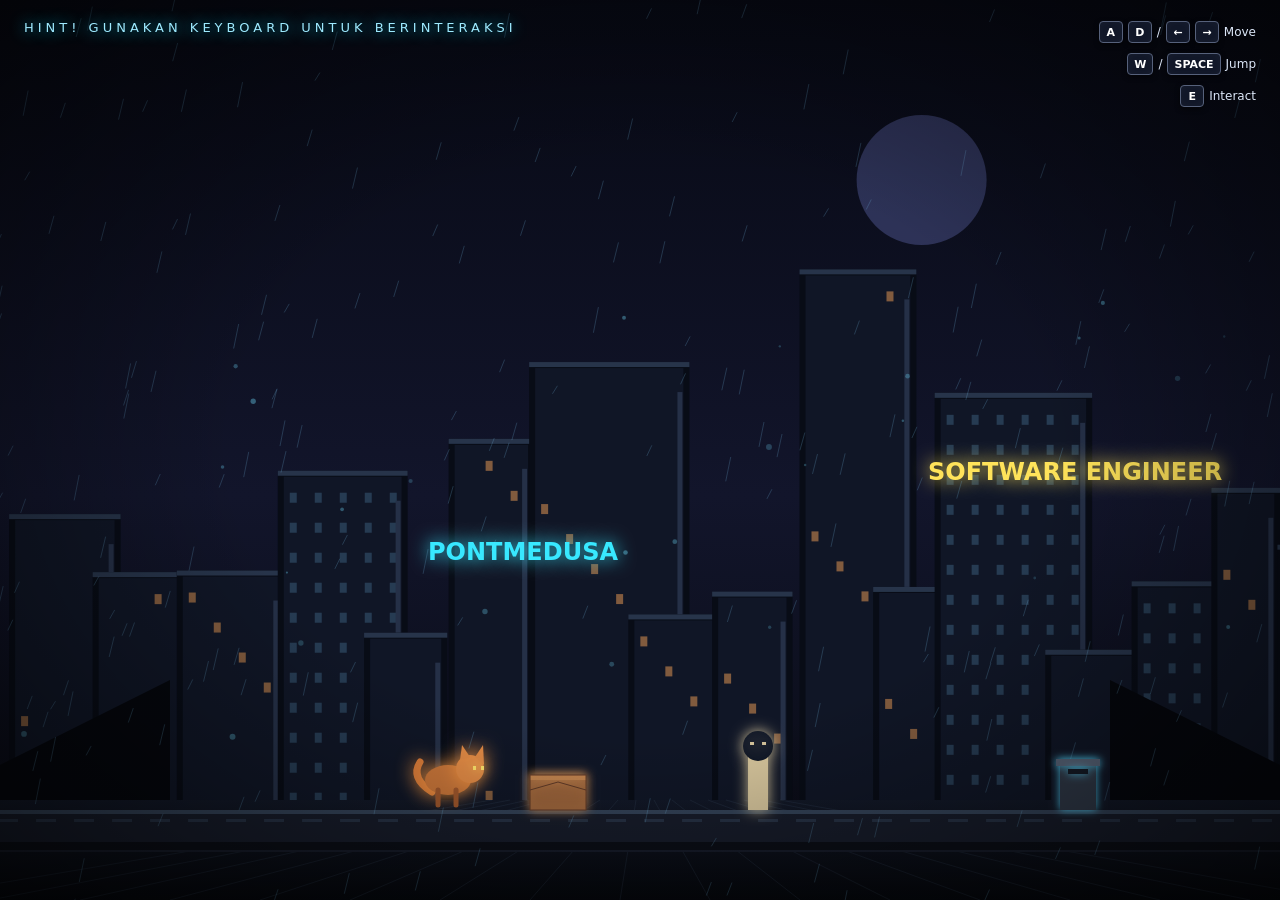
==== commit 8e33b7e7: "refactoring code" ====
--- a/about.html
+++ b/about.html
@@ -2,38 +2,28 @@
 <html lang="id">
   <head>
     <meta charset="UTF-8" />
-
     <meta
       name="viewport"
       content="width=device-width, initial-scale=1.0, maximum-scale=1.0, user-scalable=no"
     />
-
     <title>PONT MINIGAMES</title>
-
     <link rel="stylesheet" href="css/about.css" />
   </head>
-
   <body>
     <div id="game">
       <!-- =================================
              CANVAS
         ================================== -->
-
       <canvas id="c"></canvas>
-
       <!-- =================================
              HUD
         ================================== -->
-
       <div id="hud">
         <!-- BRAND / HINT -->
-
         <div class="brand">Hint! Gunakan keyboard untuk berinteraksi</div>
-
         <!-- =================================
                  PC CONTROLS
             ================================== -->
-
         <div class="controls">
           <div>
             <kbd>A</kbd>
@@ -43,75 +33,56 @@
             <kbd>→</kbd>
             Move
           </div>
-
           <div>
             <kbd>W</kbd>
             /
             <kbd>SPACE</kbd>
             Jump
           </div>
-
           <div>
             <kbd>E</kbd>
             Interact
           </div>
         </div>
-
         <!-- =================================
                  INTERACTION PROMPT
             ================================== -->
-
         <div id="prompt">[ E ] Interact</div>
-
         <!-- =================================
                  DIALOG
             ================================== -->
-
         <div id="dialog">
           <div class="name"></div>
-
           <div class="text"></div>
         </div>
       </div>
-
       <!-- =================================
              SCREEN EFFECTS
         ================================== -->
-
       <div id="vignette"></div>
-
       <div id="fade"></div>
-
       <!-- =================================
              MOBILE CONTROLS
         ================================== -->
-
       <div class="mobile">
         <!-- MOVEMENT -->
-
         <div class="movement">
           <button id="left" type="button" aria-label="Bergerak ke kiri">
             ←
           </button>
-
           <button id="right" type="button" aria-label="Bergerak ke kanan">
             →
           </button>
         </div>
-
         <!-- ACTION -->
-
         <div class="actions">
           <button id="jump" type="button" aria-label="Melompat">↑</button>
-
           <button id="interact" type="button" aria-label="Interaksi">E</button>
         </div>
       </div>
-
       <!-- =================================
              JAVASCRIPT
         ================================== -->
-
       <script src="js/about.js"></script>
     </div>
   </body>
--- a/css/about.css
+++ b/css/about.css
@@ -1,7 +1,6 @@
 /* =========================================
    GLOBAL
 ========================================= */
-
 * {
   box-sizing: border-box;
   -webkit-tap-highlight-color: transparent;
@@ -10,91 +9,63 @@
 html,
 body {
   margin: 0;
-
   width: 100%;
   height: 100%;
-
   overflow: hidden;
-
   background: #05070d;
   color: #fff;
-
   font-family: Inter, system-ui, sans-serif;
-
   user-select: none;
   -webkit-user-select: none;
-
   overscroll-behavior: none;
 }
 
 /* =========================================
    GAME
 ========================================= */
-
 #game {
   position: relative;
-
   width: 100vw;
   height: 100vh;
-
   overflow: hidden;
-
   background: linear-gradient(#080b17 0%, #11132a 52%, #070912 100%);
-
   touch-action: none;
 }
 
 /* =========================================
    CANVAS
 ========================================= */
-
 canvas {
   position: absolute;
-
   inset: 0;
-
   display: block;
-
   width: 100%;
   height: 100%;
-
   touch-action: none;
 }
 
 /* =========================================
    HUD
 ========================================= */
-
 #hud {
   position: absolute;
-
   inset: 0;
-
-  pointer-events: none;
-
+  pointer-events: none;
   z-index: 10;
 }
 
 /* =========================================
    BRAND
 ========================================= */
-
 .brand {
   position: absolute;
-
   left: 24px;
   top: 20px;
-
   font-size: 13px;
-
   letter-spacing: 4px;
-
   text-transform: uppercase;
-
   color: #9eeaff;
-
   text-shadow: 0 0 15px #00d9ff;
-
   white-space: nowrap;
 }
 
@@ -102,69 +73,43 @@
    PC KEYBOARD CONTROLS
    DESKTOP: KANAN ATAS
 ========================================= */
-
 .controls {
   position: absolute;
-
   top: 20px;
   right: 24px;
-
   left: auto;
-
   display: flex;
-
   flex-direction: column;
-
   align-items: flex-end;
-
   gap: 8px;
-
   font-size: 12px;
-
   color: #dce7f8;
-
   pointer-events: none;
 }
 
 .controls div {
   display: flex;
-
-  align-items: center;
-
+  align-items: center;
   justify-content: flex-end;
-
   gap: 5px;
-
   min-height: 24px;
-
   white-space: nowrap;
 }
 
 .controls kbd {
   display: inline-flex;
-
   align-items: center;
   justify-content: center;
-
   min-width: 24px;
   height: 22px;
-
   padding: 2px 6px;
-
   border: 1px solid #56617b;
-
   border-radius: 4px;
-
   background: #111728;
-
   color: #fff;
-
   font-family: inherit;
-
   font-size: 11px;
-
   font-weight: 600;
-
   box-shadow:
     inset 0 0 8px #ffffff08,
     0 2px 5px #0008;
@@ -173,128 +118,83 @@
 /* =========================================
    DIALOG
 ========================================= */
-
 #dialog {
   display: none;
-
-  position: absolute;
-
+  position: absolute;
   left: 50%;
   bottom: 7%;
-
   transform: translateX(-50%);
-
   width: min(720px, 90vw);
-
   padding: 20px 24px;
-
   border: 1px solid #35d8ff55;
-
   border-radius: 12px;
-
   background: #080d18e8;
-
   box-shadow:
     0 0 40px #00bfff18,
     inset 0 0 30px #00bfff08;
-
   backdrop-filter: blur(8px);
-
   pointer-events: none;
 }
 
 #dialog .name {
   margin-bottom: 8px;
-
   color: #61e6ff;
-
   font-weight: 700;
-
   letter-spacing: 2px;
-
   font-size: 12px;
-
   text-transform: uppercase;
 }
 
 #dialog .text {
   font-size: 16px;
-
   line-height: 1.55;
-
   color: #e8edf8;
-
   overflow-wrap: anywhere;
 }
 
 /* =========================================
    INTERACTION PROMPT
 ========================================= */
-
 #prompt {
   position: absolute;
-
   left: 50%;
   bottom: 18%;
-
   transform: translateX(-50%);
-
   padding: 8px 13px;
-
   border-radius: 20px;
-
   background: #080d18cc;
-
   border: 1px solid #ffffff25;
-
   color: #dce7f8;
-
   font-size: 12px;
-
   opacity: 0;
-
   transition:
     opacity 0.2s ease,
     transform 0.2s ease;
-
-  pointer-events: none;
-
+  pointer-events: none;
   white-space: nowrap;
 }
 
 /* =========================================
    VIGNETTE
 ========================================= */
-
 #vignette {
   position: absolute;
-
   inset: 0;
-
-  pointer-events: none;
-
+  pointer-events: none;
   background: radial-gradient(ellipse at center, transparent 45%, #0009 100%);
-
   z-index: 5;
 }
 
 /* =========================================
    FADE
 ========================================= */
-
 #fade {
   position: absolute;
-
   inset: 0;
-
   background: #000;
-
   opacity: 0;
-
-  pointer-events: none;
-
+  pointer-events: none;
   transition: opacity 1s;
-
   z-index: 100;
 }
 
@@ -302,93 +202,63 @@
    MOBILE CONTROLS
    DEFAULT: HIDDEN
 ========================================= */
-
 .mobile {
   display: none;
-
-  position: absolute;
-
+  position: absolute;
   left: 20px;
   right: 20px;
   bottom: 20px;
-
-  align-items: center;
-
+  align-items: center;
   justify-content: space-between;
-
-  pointer-events: none;
-
+  pointer-events: none;
   z-index: 20;
-
   touch-action: none;
 }
 
 /* =========================================
    MOVEMENT
 ========================================= */
-
 .mobile .movement {
   display: flex;
-
-  align-items: center;
-
+  align-items: center;
   gap: 8px;
 }
 
 /* =========================================
    ACTIONS
 ========================================= */
-
 .mobile .actions {
   display: flex;
-
-  align-items: center;
-
+  align-items: center;
   gap: 8px;
 }
 
 /* =========================================
    MOBILE BUTTON
 ========================================= */
-
 .mobile button {
   pointer-events: auto;
-
   width: 58px;
   height: 58px;
-
   display: flex;
-
   align-items: center;
   justify-content: center;
-
   border: 1px solid #ffffff30;
-
   border-radius: 50%;
-
   background: #0c1322cc;
-
   color: #fff;
-
   font-size: 22px;
-
   font-family: inherit;
-
   cursor: pointer;
-
   backdrop-filter: blur(5px);
-
   box-shadow:
     0 4px 15px #0006,
     inset 0 0 12px #ffffff05;
-
   transition:
     background 0.15s ease,
     transform 0.15s ease,
     border-color 0.15s ease;
-
   touch-action: none;
-
   user-select: none;
   -webkit-user-select: none;
 }
@@ -396,23 +266,18 @@
 /* =========================================
    MOBILE BUTTON ACTIVE
 ========================================= */
-
 .mobile button:active {
   transform: scale(0.92);
-
   background: #18243dcc;
-
   border-color: #38e8ff66;
 }
 
 /* =========================================
    MOBILE BUTTON HOVER
 ========================================= */
-
 @media (hover: hover) {
   .mobile button:hover {
     background: #121d31e8;
-
     border-color: #38e8ff55;
   }
 }
@@ -420,93 +285,68 @@
 /* =========================================
    INTERACT BUTTON
 ========================================= */
-
 #interact {
   font-size: 16px !important;
-
   font-weight: 700;
-
   letter-spacing: 1px;
 }
 
 /* =========================================
    MOBILE / TABLET
 ========================================= */
-
 @media (max-width: 700px) {
+
   /* HIDE PC CONTROLS */
-
   .controls {
     display: none;
   }
 
   /* MOBILE CONTROLS */
-
   .mobile {
     display: flex;
-
     left: 16px;
     right: 16px;
-
     bottom: 18px;
   }
 
   /* BRAND */
-
   .brand {
     left: 14px;
     top: 14px;
-
     font-size: 10px;
-
     letter-spacing: 2px;
-
     max-width: 70%;
-
     overflow: hidden;
     text-overflow: ellipsis;
   }
 
   /* DIALOG */
-
   #dialog {
     width: 94vw;
-
     bottom: 17%;
-
     padding: 16px 18px;
-
     max-height: 35vh;
-
     overflow-y: auto;
-
     overscroll-behavior: contain;
   }
 
   #dialog .text {
     font-size: 14px;
-
     line-height: 1.5;
   }
 
   /* PROMPT */
-
   #prompt {
     bottom: 30%;
-
     max-width: 90vw;
-
     overflow: hidden;
-
     text-overflow: ellipsis;
   }
 
   /* BUTTON */
-
   .mobile button {
     width: 56px;
     height: 56px;
-
     font-size: 21px;
   }
 }
@@ -514,12 +354,10 @@
 /* =========================================
    SMALL MOBILE
 ========================================= */
-
 @media (max-width: 400px) {
   .mobile {
     left: 12px;
     right: 12px;
-
     bottom: 12px;
   }
 
@@ -531,21 +369,17 @@
   .mobile button {
     width: 50px;
     height: 50px;
-
     font-size: 19px;
   }
 
   #prompt {
     font-size: 11px;
-
     padding: 7px 11px;
-
     bottom: 27%;
   }
 
   #dialog {
     bottom: 18%;
-
     max-height: 38vh;
   }
 }
@@ -553,7 +387,6 @@
 /* =========================================
    LANDSCAPE MOBILE
 ========================================= */
-
 @media (max-width: 700px) and (orientation: landscape) {
   .mobile {
     bottom: 10px;
@@ -562,7 +395,6 @@
   .mobile button {
     width: 48px;
     height: 48px;
-
     font-size: 18px;
   }
 
@@ -572,7 +404,6 @@
 
   #dialog {
     bottom: 12%;
-
     max-height: 45vh;
   }
 }
@@ -580,7 +411,6 @@
 /* =========================================
    VERY SMALL HEIGHT
 ========================================= */
-
 @media (max-height: 500px) {
   .brand {
     top: 8px;
@@ -592,9 +422,7 @@
 
   #dialog {
     bottom: 15%;
-
     max-height: 40vh;
-
     padding: 12px 15px;
   }
 
@@ -605,4 +433,4 @@
   #prompt {
     bottom: 22%;
   }
-}
+}
